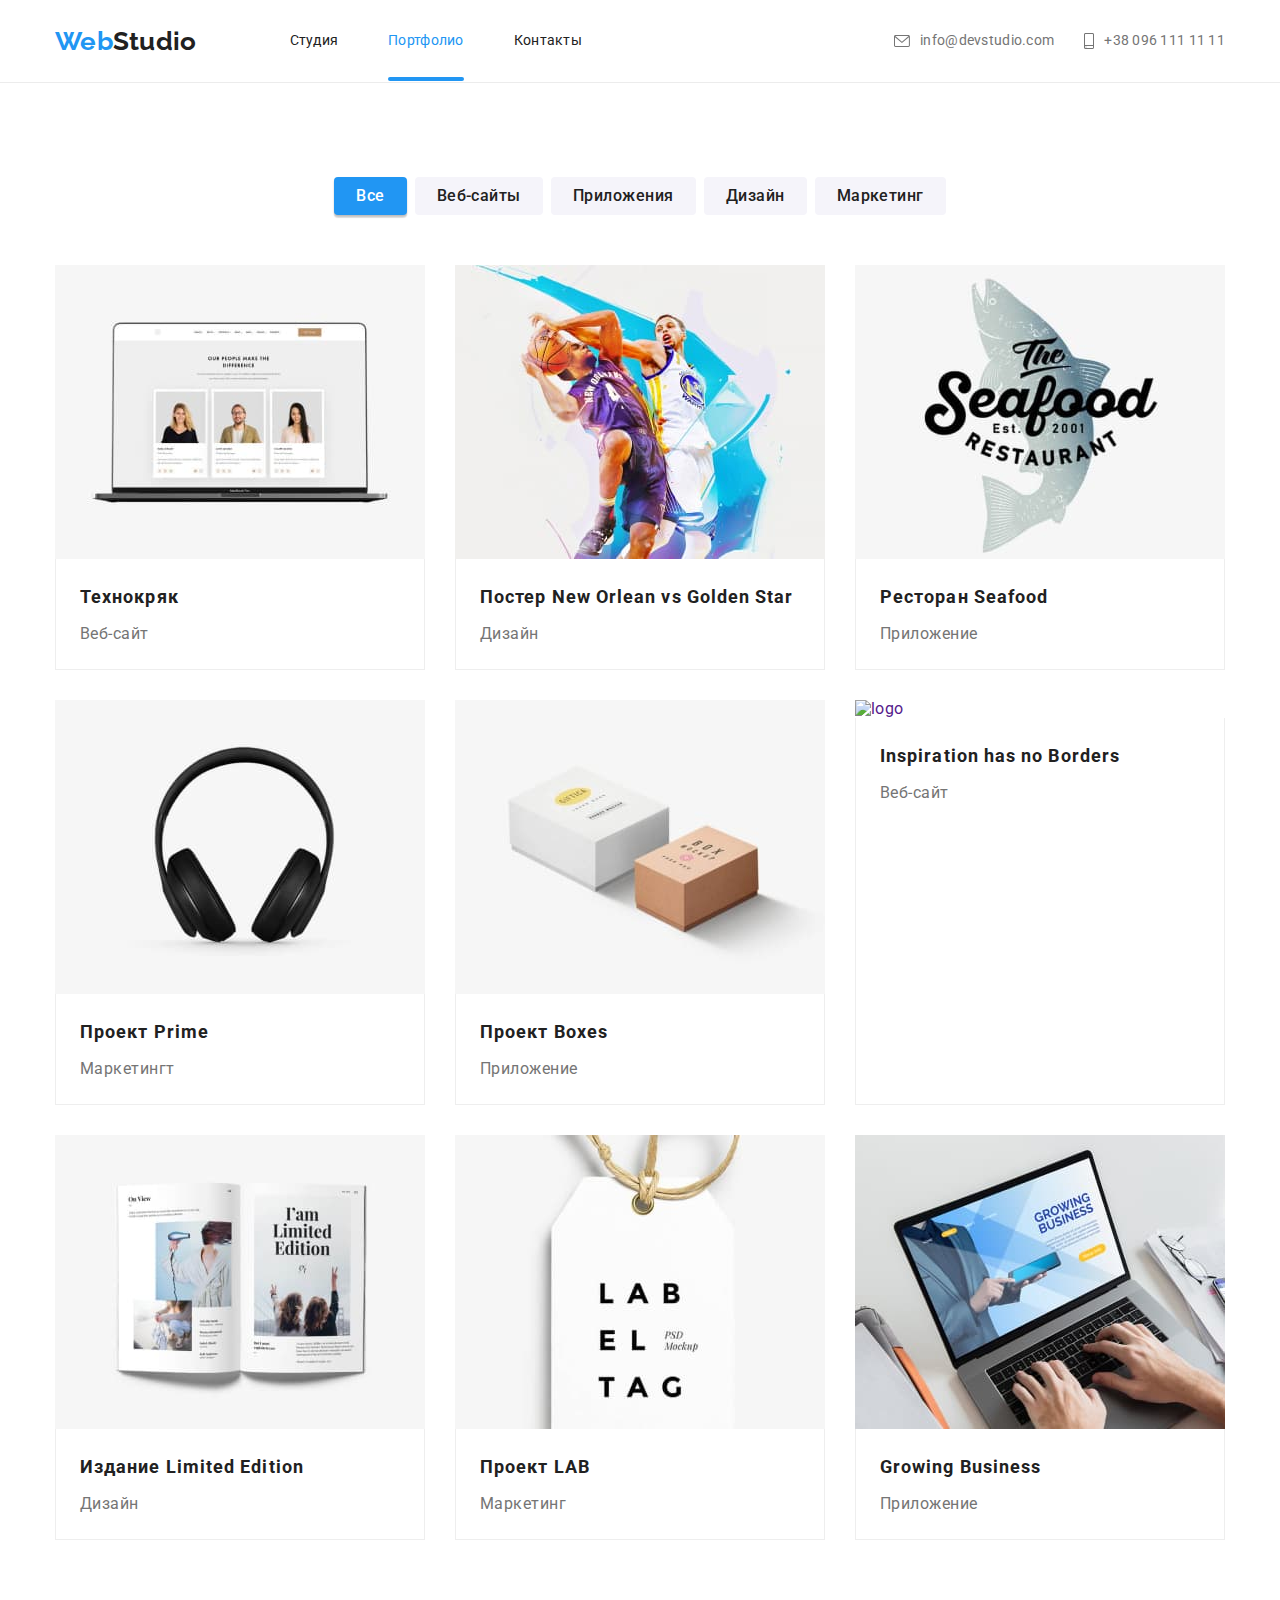
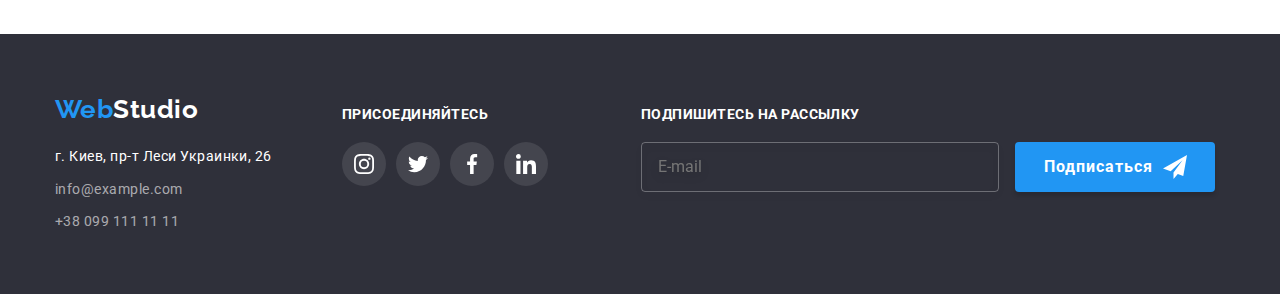
==== portfolio.html @ ed0cd9f8 "add 8 hw" ====
<!DOCTYPE html>
<html lang="ru">
  <head>
    <meta charset="UTF-8" />
    <meta http-equiv="X-UA-Compatible" content="IE=edge" />
    <meta name="viewport" content="width=device-width, initial-scale=1.0" />
    <link rel="preconnect" href="https://fonts.googleapis.com" />
    <link rel="preconnect" href="https://fonts.gstatic.com" crossorigin />
    <link
      href="https://fonts.googleapis.com/css2?family=Raleway:wght@700&family=Roboto:wght@400;500;700;900&display=swap"
      rel="stylesheet"
    />
    <link rel="stylesheet" href="./css/main.min.css" />
    <title>portfolio</title>
  </head>

  <body>
    <div class="wraper">
      <header class="header">
        <div class="header__container container">
          <a class="header__logo logo" href="#" lang="en">Web<span>Studio</span></a>
          <button
            type="button"
            class="header__button"
            aria-expanded="false"
            aria-controls="menu-container"
            data-menu-button
          >
            <svg
              class="header__icon-menu"
              width="40"
              height="40"
              aria-label="Переключатель мобильного меню"
            >
              <use
                class="header__icon-burger"
                href="./img/svg/symbol-defs.svg#icon-menu-burger"
              ></use>
              <use
                class="header__icon-close"
                href="./img/svg/symbol-defs.svg#icon-menu-closed"
              ></use>
            </svg>
          </button>
          <div class="header__menu-container" id="menu-container" data-menu>
            <nav class="header__navigation">
              <ul class="header__list">
                <li class="header__item">
                  <a class="header__link" href="./index.html">Студия</a>
                </li>
                <li class="header__item">
                  <a class="header__link header__link--current" href="./portfolio.html"
                    >Портфолио</a
                  >
                </li>
                <li class="header__item">
                  <a class="header__link" href="">Контакты</a>
                </li>
              </ul>
            </nav>
            <ul class="header__contacts">
              <li class="header__contact-item">
                <a class="header__contact-link" href="mailto:info@devstudio.com">
                  <div class="header__contact-box">
                    <svg class="header__contact-icon" width="16" height="12">
                      <use href="./img/svg/symbol-defs.svg#icon-envelope"></use>
                    </svg>
                  </div>
                  <p class="header__contact-text">info@devstudio.com</p>
                </a>
              </li>
              <li class="header__contact-item">
                <a
                  class="header__contact-link header__contact-link--accent"
                  href="tel:+380961111111"
                >
                  <div class="header__contact-box">
                    <svg class="header__contact-icon" width="10" height="16">
                      <use href="./img/svg/symbol-defs.svg#icon-smartphone"></use>
                    </svg>
                  </div>
                  <p class="header__contact-text">+38 096 111 11 11</p>
                </a>
              </li>
            </ul>
            <ul class="header__social">
              <li class="header__social-item">
                <a href="" target="_blank" class="header__social-link">Instagram</a>
              </li>
              <li class="header__social-item">
                <a href="" target="_blank" class="header__social-link">Twitter</a>
              </li>
              <li class="header__social-item">
                <a href="" target="_blank" class="header__social-link">Facebook</a>
              </li>
              <li class="header__social-item">
                <a href="" target="_blank" class="header__social-link">LinkedIn</a>
              </li>
            </ul>
          </div>
        </div>
      </header>

      <main class="main">
        <section class="main__portfolio portfolio">
          <div class="container">
            <h1 class="portfolio__title main-title visually-hidden">Портфолио</h1>
            <nav class="portfolio__menu">
              <ul class="portfolio__list">
                <li class="portfolio__item">
                  <button type="button" class="buttons buttons--active">Все</button>
                </li>
                <li class="portfolio__item">
                  <button type="button" class="buttons">Веб-сайты</button>
                </li>
                <li class="portfolio__item">
                  <button type="button" class="buttons">Приложения</button>
                </li>
                <li class="portfolio__item">
                  <button type="button" class="buttons">Дизайн</button>
                </li>
                <li class="portfolio__item">
                  <button type="button" class="buttons">Маркетинг</button>
                </li>
              </ul>
            </nav>
            <ul class="portfolio__row">
              <li class="portfolio__element">
                <a href="" class="portfolio__card">
                  <div class="portfolio__img">
                    <img
                      srcset="./img/portfolio/img1-1x.jpg 1x, ./img/portfolio/img1-2x.jpg 2x"
                      src="./img/portfolio/img1-1x.jpg"
                      alt="logo"
                      width="370"
                    />
                    <div class="portfolio__info">
                      <p>
                        Lorem ipsum dolor sit amet consectetur adipisicing elit. Inventore
                        perferendis ducimus pariatur dolorem veniam debitis sint optio, id
                        reiciendis ex corrupti eos temporibus natus, aliquam, officiis esse
                        architecto unde amet. Ресурс предлагает комплексные предложения с разным
                        уровнем функционала и сервисов. Все это позволит посетителю получить
                        исчерпывающие сведения о компании или частном лице.
                      </p>
                    </div>
                  </div>
                  <div class="portfolio__text">
                    <h2 class="portfolio__card-title">Технокряк</h2>
                    <p class="portfolio__card-subtitle">Веб-сайт</p>
                  </div>
                </a>
              </li>
              <li class="portfolio__element">
                <a href="" class="portfolio__card">
                  <div class="portfolio__img">
                    <img
                      srcset="./img/portfolio/img2-1x.jpg 1x, ./img/portfolio/img2-2x.jpg 2x"
                      src="./img/portfolio/img2-1x.jpg"
                      alt="logo"
                      width="370"
                    />
                    <div class="portfolio__info">
                      <p>
                        Ресурс предлагает комплексные предложения с разным уровнем функционала и
                        сервисов. Все это позволит посетителю получить исчерпывающие сведения о
                        компании или частном лице.
                      </p>
                    </div>
                  </div>
                  <div class="portfolio__text">
                    <h2 class="portfolio__card-title">Постер New Orlean vs Golden Star</h2>
                    <p class="portfolio__card-subtitle">Дизайн</p>
                  </div>
                </a>
              </li>
              <li class="portfolio__element">
                <a href="" class="portfolio__card">
                  <div class="portfolio__img">
                    <img srcset="./img/portfolio/img3-1x.jpg 1x, ./img/portfolio/img3-2x.jpg 2x"
                      src="./img/portfolio/img3-1x.jpg" alt="logo" width="370" />
                    <div class="portfolio__info">
                      <p>
                        Ресурс предлагает комплексные предложения с разным уровнем функционала и
                        сервисов. Все это позволит посетителю получить исчерпывающие сведения о
                        компании или частном лице.
                      </p>
                    </div>
                  </div>
                  <div class="portfolio__text">
                    <h2 class="portfolio__card-title">Ресторан Seafood</h2>
                    <p class="portfolio__card-subtitle">Приложение</p>
                  </div>
                </a>
              </li>
              <li class="portfolio__element">
                <a href="" class="portfolio__card">
                  <div class="portfolio__img">
                    <img srcset="./img/portfolio/img4-1x.jpg 1x, ./img/portfolio/img4-2x.jpg 2x"
                      src="./img/portfolio/img4-1x.jpg" alt="logo" width="370" />
                    <div class="portfolio__info">
                      <p>
                        Ресурс предлагает комплексные предложения с разным уровнем функционала и
                        сервисов. Все это позволит посетителю получить исчерпывающие сведения о
                        компании или частном лице.
                      </p>
                    </div>
                  </div>
                  <div class="portfolio__text">
                    <h2 class="portfolio__card-title">Проект Prime</h2>
                    <p class="portfolio__card-subtitle">Маркетингт</p>
                  </div>
                </a>
              </li>
              <li class="portfolio__element">
                <a href="" class="portfolio__card">
                  <div class="portfolio__img">
                    <img srcset="./img/portfolio/img5-1x.jpg 1x, ./img/portfolio/img5-2x.jpg 2x"
                      src="./img/portfolio/img5-1x.jpg" alt="logo" width="370" />
                    <div class="portfolio__info">
                      <p>
                        Ресурс предлагает комплексные предложения с разным уровнем функционала и
                        сервисов. Все это позволит посетителю получить исчерпывающие сведения о
                        компании или частном лице.
                      </p>
                    </div>
                  </div>
                  <div class="portfolio__text">
                    <h2 class="portfolio__card-title">Проект Boxes</h2>
                    <p class="portfolio__card-subtitle">Приложение</p>
                  </div>
                </a>
              </li>
              <li class="portfolio__element">
                <a href="" class="portfolio__card">
                  <div class="portfolio__img">
                    <img srcset="./img/portfolio/img6-1x.jpg 1x, ./img/portfolio/img6-2x.jpg 2x"
                      src="./img/portfolio/img6-1x.jpg" alt="logo" width="370" />
                    <div class="portfolio__info">
                      <p>
                        Ресурс предлагает комплексные предложения с разным уровнем функционала и
                        сервисов. Все это позволит посетителю получить исчерпывающие сведения о
                        компании или частном лице.
                      </p>
                    </div>
                  </div>
                  <div class="portfolio__text">
                    <h2 class="portfolio__card-title">Inspiration has no Borders</h2>
                    <p class="portfolio__card-subtitle">Веб-сайт</p>
                  </div>
                </a>
              </li>
              <li class="portfolio__element">
                <a href="" class="portfolio__card">
                  <div class="portfolio__img">
                    <img srcset="./img/portfolio/img7-1x.jpg 1x, ./img/portfolio/img7-2x.jpg 2x"
                      src="./img/portfolio/img7-1x.jpg" alt="logo" width="370" />
                    <div class="portfolio__info">
                      <p>
                        Ресурс предлагает комплексные предложения с разным уровнем функционала и
                        сервисов. Все это позволит посетителю получить исчерпывающие сведения о
                        компании или частном лице.
                      </p>
                    </div>
                  </div>
                  <div class="portfolio__text">
                    <h2 class="portfolio__card-title">Издание Limited Edition</h2>
                    <p class="portfolio__card-subtitle">Дизайн</p>
                  </div>
                </a>
              </li>
              <li class="portfolio__element">
                <a href="" class="portfolio__card">
                  <div class="portfolio__img">
                    <img srcset="./img/portfolio/img8-1x.jpg 1x, ./img/portfolio/img8-2x.jpg 2x"
                      src="./img/portfolio/img8-1x.jpg" alt="logo" width="370" />
                    <div class="portfolio__info">
                      <p>
                        Ресурс предлагает комплексные предложения с разным уровнем функционала и
                        сервисов. Все это позволит посетителю получить исчерпывающие сведения о
                        компании или частном лице.
                      </p>
                    </div>
                  </div>
                  <div class="portfolio__text">
                    <h2 class="portfolio__card-title">Проект LAB</h2>
                    <p class="portfolio__card-subtitle">Маркетинг</p>
                  </div>
                </a>
              </li>
              <li class="portfolio__element">
                <a href="" class="portfolio__card">
                  <div class="portfolio__img">
                    <img srcset="./img/portfolio/img9-1x.jpg 1x, ./img/portfolio/img9-2x.jpg 2x"
                      src="./img/portfolio/img9-1x.jpg" alt="logo" width="370" />
                    <div class="portfolio__info">
                      <p>
                        Ресурс предлагает комплексные предложения с разным уровнем функционала и
                        сервисов. Все это позволит посетителю получить исчерпывающие сведения о
                        компании или частном лице.
                      </p>
                    </div>
                  </div>
                  <div class="portfolio__text">
                    <h2 class="portfolio__card-title">Growing Business</h2>
                    <p class="portfolio__card-subtitle">Приложение</p>
                  </div>
                </a>
              </li>
            </ul>
          </div>
        </section>
      </main>

      <footer class="footer">
        <div class="footer__container container">
          <div class="footer__contacts">
            <a class="footer__logo logo logo--wht" href="" lang="en">Web<span>Studio</span></a>
            <address class="footer__address">
              <ul class="footer__list">
                <li class="footer__link">
                  <a
                    href="https://goo.gl/maps/9fmKYEebHjoqxfCN7"
                    target="_blank"
                    rel="noopener noreferrer"
                    >г. Киев, пр-т Леси Украинки, 26</a
                  >
                </li>
                <li class="footer__link">
                  <a href="mailto:info@example.com">info@example.com</a>
                </li>
                <li class="footer__link">
                  <a href="tel:+380991111111">+38 099 111 11 11</a>
                </li>
              </ul>
            </address>
          </div>
          <div class="footer__social">
            <h3 class="footer__social-title title-h3">присоединяйтесь</h3>
            <ul class="footer__social-list social">
              <li class="social__item">
                <a href="" class="social__link social__link--dark">
                  <svg class="social__icon" width="20" height="20">
                    <use href="./img/svg/symbol-defs.svg#icon-instagram"></use>
                  </svg>
                </a>
              </li>
              <li class="social__item">
                <a href="" class="social__link social__link--dark">
                  <svg class="social__icon" width="20" height="20">
                    <use href="./img/svg/symbol-defs.svg#icon-twitter"></use>
                  </svg>
                </a>
              </li>
              <li class="social__item">
                <a href="" class="social__link social__link--dark">
                  <svg class="social__icon" width="20" height="20">
                    <use href="./img/svg/symbol-defs.svg#icon-facebook"></use>
                  </svg>
                </a>
              </li>
              <li class="social__item">
                <a href="" class="social__link social__link--dark">
                  <svg class="social__icon" width="20" height="20">
                    <use href="./img/svg/symbol-defs.svg#icon-linkedin"></use>
                  </svg>
                </a>
              </li>
            </ul>
          </div>
          <form class="footer__form form-footer">
            <h3 class="form-footer__title title-h3">Подпишитесь на рассылку</h3>
            <label class="form-footer__field">
              <input
                type="email"
                class="form-footer__input"
                name="email"
                placeholder="E-mail"
                required
              />
            </label>
            <button class="form-footer__buttom main-button" type="submit">
              <span class="form-footer__label">Подписаться</span>
              <!-- <svg class="form-footer__icon" width="24" height="24" >
							<use href="./img/svg/symbol-defs.svg#icon-send"></use>
						</svg> -->
            </button>
          </form>
        </div>
      </footer>
    </div>
    <script src="./js/menu.js"></script>
  </body>
</html>
---- css/main.min.css ----
/*! modern-normalize v1.1.0 | MIT License | https://github.com/sindresorhus/modern-normalize */*,::before,::after{-webkit-box-sizing:border-box;box-sizing:border-box}html{-moz-tab-size:4;-o-tab-size:4;tab-size:4}html{line-height:1.15;-webkit-text-size-adjust:100%}body{margin:0}body{font-family:system-ui,-apple-system,"Segoe UI",Roboto,Helvetica,Arial,sans-serif,"Apple Color Emoji","Segoe UI Emoji"}hr{height:0;color:inherit}abbr[title]{-webkit-text-decoration:underline dotted;text-decoration:underline dotted}b,strong{font-weight:bolder}code,kbd,samp,pre{font-family:ui-monospace, SFMono-Regular, Consolas, 'Liberation Mono', Menlo, monospace;font-size:1em}small{font-size:80%}sub,sup{font-size:75%;line-height:0;position:relative;vertical-align:baseline}sub{bottom:-0.25em}sup{top:-0.5em}table{text-indent:0;border-color:inherit}button,input,optgroup,select,textarea{font-family:inherit;font-size:100%;line-height:1.15;margin:0}button,select{text-transform:none}button,[type='button'],[type='reset'],[type='submit']{-webkit-appearance:button}::-moz-focus-inner{border-style:none;padding:0}:-moz-focusring{outline:1px dotted ButtonText}:-moz-ui-invalid{box-shadow:none}legend{padding:0}progress{vertical-align:baseline}::-webkit-inner-spin-button,::-webkit-outer-spin-button{height:auto}[type='search']{-webkit-appearance:textfield;outline-offset:-2px}::-webkit-search-decoration{-webkit-appearance:none}::-webkit-file-upload-button{-webkit-appearance:button;font:inherit}summary{display:list-item}*{padding:0;margin:0;border:0}*,*:before,*:after{-webkit-box-sizing:border-box;box-sizing:border-box}nav,footer,header,aside{display:block}html,body{height:100%;width:100%;font-size:100%;-ms-text-size-adjust:100%;-moz-text-size-adjust:100%;-webkit-text-size-adjust:100%}input,button,textarea{font-family:inherit}textarea{resize:none;overflow:hidden}input::-ms-clear{display:none}button{cursor:pointer;padding:0;border:0}button::-moz-focus-inner{padding:0;border:0}a,a:visited,a:hover{text-decoration:none;font-style:normal}ul li,ol li{list-style:none;padding:0}img{vertical-align:top;display:block;max-width:100%;height:auto}svg{display:block}h1,h2,h3,h4,h5,h6{font-size:inherit;font-weight:inherit}html,body{min-width:320px}body{font-family:"Roboto",sans-serif;color:#212121;font-size:16px;letter-spacing:0.03em}.wraper{width:100%;min-height:100%;overflow:hidden;display:-webkit-box;display:-ms-flexbox;display:flex;-webkit-box-orient:vertical;-webkit-box-direction:normal;-ms-flex-direction:column;flex-direction:column}.main{-webkit-box-flex:1;-ms-flex:1 1 auto;flex:1 1 auto}[class*="main__"]{padding:60px 0}@media screen and (min-width: 1200px){[class*="main__"]{padding:94px 0}}.visually-hidden{position:absolute;width:1px;height:1px;margin:-1px;border:0;padding:0;white-space:nowrap;-webkit-clip-path:inset(100%);clip-path:inset(100%);clip:rect(0 0 0 0);overflow:hidden}.container{padding:0 15px;margin:0 auto}@media screen and (min-width: 480px){.container{width:480px}}@media screen and (min-width: 768px){.container{width:768px}}@media screen and (min-width: 1200px){.container{width:1200px}}.logo{display:block;font-family:"Raleway",sans-serif;font-weight:700;font-size:24px;line-height:1.17;color:#2196F3}.logo span{color:#212121}.logo--wht span{color:#fff}@media screen and (min-width: 1200px){.logo{font-size:26px;line-height:1.19}}.main-title{display:block;text-align:center;max-width:360px;font-weight:900;font-size:26px;line-height:1.62;letter-spacing:0.06em;text-transform:uppercase;color:#fff;margin:0 auto}@media screen and (min-width: 1200px){.main-title{max-width:700px;font-size:44px;line-height:1.36}}.title{display:block;text-align:center;margin-bottom:50px;font-size:36px;line-height:1.17;font-weight:700;color:#212121}.title-h3{display:block;font-weight:700;font-size:14px;line-height:1.15;text-align:center;text-transform:uppercase;color:#212121}.main-button{display:-webkit-inline-box;display:-ms-inline-flexbox;display:inline-flex;-webkit-box-pack:center;-ms-flex-pack:center;justify-content:center;-webkit-box-align:center;-ms-flex-align:center;align-items:center;min-width:200px;height:50px;padding:10px;background-color:#2196F3;border-radius:4px;-webkit-box-shadow:0px 4px 4px rgba(0,0,0,0.15);box-shadow:0px 4px 4px rgba(0,0,0,0.15);font-size:16px;font-weight:700;line-height:1.86;letter-spacing:0.06em;color:#fff;-webkit-transition-property:background-color;transition-property:background-color;-webkit-transition-duration:250ms;transition-duration:250ms;-webkit-transition-timing-function:cubic-bezier(0.4, 0, 0.2, 1);transition-timing-function:cubic-bezier(0.4, 0, 0.2, 1);-webkit-transition-delay:0ms;transition-delay:0ms}.main-button:hover,.main-button:focus{background-color:#188CE8}.buttons{display:inline-block;text-align:center;padding:6px 22px;height:38px;font-weight:500;line-height:1.63;letter-spacing:0.03em;color:#212121;background-color:#F5F4FA;border-radius:4px;-webkit-transition-property:all;transition-property:all;-webkit-transition-duration:250ms;transition-duration:250ms;-webkit-transition-timing-function:cubic-bezier(0.4, 0, 0.2, 1);transition-timing-function:cubic-bezier(0.4, 0, 0.2, 1);-webkit-transition-delay:0ms;transition-delay:0ms}.buttons:hover,.buttons:focus{color:#fff;background-color:#2196F3;-webkit-box-shadow:0px 3px 1px rgba(0,0,0,0.1),0px 1px 2px rgba(0,0,0,0.08),0px 2px 2px rgba(0,0,0,0.12);box-shadow:0px 3px 1px rgba(0,0,0,0.1),0px 1px 2px rgba(0,0,0,0.08),0px 2px 2px rgba(0,0,0,0.12)}.buttons--active{color:#fff;background-color:#2196F3;-webkit-box-shadow:0px 3px 1px rgba(0,0,0,0.1),0px 1px 2px rgba(0,0,0,0.08),0px 2px 2px rgba(0,0,0,0.12);box-shadow:0px 3px 1px rgba(0,0,0,0.1),0px 1px 2px rgba(0,0,0,0.08),0px 2px 2px rgba(0,0,0,0.12)}.social{display:-webkit-box;display:-ms-flexbox;display:flex;-webkit-box-pack:center;-ms-flex-pack:center;justify-content:center}.social__item:not(:last-child){margin-right:10px}.social__link{display:-webkit-box;display:-ms-flexbox;display:flex;-webkit-box-pack:center;-ms-flex-pack:center;justify-content:center;-webkit-box-align:center;-ms-flex-align:center;align-items:center;width:44px;height:44px;border-radius:50%;color:#AFB1B8;-webkit-transition-property:color;transition-property:color;-webkit-transition-duration:250ms;transition-duration:250ms;-webkit-transition-timing-function:cubic-bezier(0.4, 0, 0.2, 1);transition-timing-function:cubic-bezier(0.4, 0, 0.2, 1);-webkit-transition-delay:0ms;transition-delay:0ms;-webkit-transition-property:background-color;transition-property:background-color;transition-duration:250ms;transition-timing-function:cubic-bezier(0.4, 0, 0.2, 1);transition-delay:0ms}.social__link--dark{color:#fff;background-color:rgba(255,255,255,0.1)}.social__link:hover,.social__link:focus{background-color:#2196F3;color:#fff}.social__icon{fill:currentColor}.form{padding:40px}.form__title{margin-bottom:30px;font-size:20px;text-transform:none}.form__field{position:relative;display:block;margin-bottom:28px}.form__field:focus-within>.form__icon{color:#2196F3}.form__field:focus-within>.form__input{border:1px solid #2196F3}.form__input{width:100%;padding:12px;padding-left:42px;border:1px solid rgba(33,33,33,0.2);border-radius:4px;outline:transparent;-webkit-transition-property:border;transition-property:border;-webkit-transition-duration:250ms;transition-duration:250ms;-webkit-transition-timing-function:cubic-bezier(0.4, 0, 0.2, 1);transition-timing-function:cubic-bezier(0.4, 0, 0.2, 1);-webkit-transition-delay:0ms;transition-delay:0ms}.form__lable{display:block;text-align:left;margin-bottom:4px;font-size:12px;line-height:1.17;letter-spacing:0.01em;color:#757575}.form__icon{position:absolute;bottom:14px;left:14px;fill:currentColor;-webkit-transition-property:color;transition-property:color;-webkit-transition-duration:250ms;transition-duration:250ms;-webkit-transition-timing-function:cubic-bezier(0.4, 0, 0.2, 1);transition-timing-function:cubic-bezier(0.4, 0, 0.2, 1);-webkit-transition-delay:0ms;transition-delay:0ms}.form__field-textarea{position:relative;display:block;margin-bottom:20px}.form__field-textarea:focus-within>.form__textarea{border:1px solid #2196F3}.form__textarea{width:100%;height:120px;padding:12px 16px;outline:transparent;border:1px solid rgba(33,33,33,0.2);border-radius:4px;-webkit-transition-property:border;transition-property:border;-webkit-transition-duration:250ms;transition-duration:250ms;-webkit-transition-timing-function:cubic-bezier(0.4, 0, 0.2, 1);transition-timing-function:cubic-bezier(0.4, 0, 0.2, 1);-webkit-transition-delay:0ms;transition-delay:0ms}.form__textarea::-webkit-input-placeholder{font-size:14px;line-height:1.14;letter-spacing:0.01em;color:rgba(117,117,117,0.5)}.form__textarea:-ms-input-placeholder{font-size:14px;line-height:1.14;letter-spacing:0.01em;color:rgba(117,117,117,0.5)}.form__textarea::-ms-input-placeholder{font-size:14px;line-height:1.14;letter-spacing:0.01em;color:rgba(117,117,117,0.5)}.form__textarea::placeholder{font-size:14px;line-height:1.14;letter-spacing:0.01em;color:rgba(117,117,117,0.5)}.form__field-checkbox{display:-webkit-box;display:-ms-flexbox;display:flex;-webkit-box-pack:center;-ms-flex-pack:center;justify-content:center;-webkit-box-align:center;-ms-flex-align:center;align-items:center;margin-bottom:30px;font-size:12px;line-height:1.17;letter-spacing:0.028em;color:#757575}@media screen and (min-width: 1200px){.form__field-checkbox{font-size:14px;line-height:1.71}}.form__input-checkbox{-webkit-appearance:none;-moz-appearance:none;appearance:none;position:absolute}.form__input-checkbox:focus+.form__icon-checkbox{background-image:url("../img/webstudio/hero/modal/unselected-focus.svg");background-repeat:no-repeat}.form__input-checkbox:checked+.form__icon-checkbox{background-image:url("../img/webstudio/hero/modal/check.svg");background-repeat:no-repeat}.form__icon-checkbox{display:inline-block;width:16px;height:15px;background-image:url("../img/webstudio/hero/modal/unselected.svg");background-repeat:no-repeat;background-size:contain}.form__lable-checkbox{text-align:left;margin-left:8px}.form__link-checkbox{color:#2196F3;text-decoration:underline}.form__link-checkbox:hover,.form__link-checkbox:focus{text-decoration:none}.form-footer__title{margin-bottom:20px;color:#fff}@media screen and (min-width: 1200px){.form-footer__title{text-align:left}}.form-footer__field:focus-within>.form-footer__input{border:1px solid #2196F3}.form-footer__input{margin-bottom:20px;padding:16px;width:100%;height:50px;background-color:inherit;color:#fff;border:1px solid rgba(255,255,255,0.3);outline:transparent;-webkit-filter:drop-shadow(0px 4px 4px rgba(0,0,0,0.15));filter:drop-shadow(0px 4px 4px rgba(0,0,0,0.15));border-radius:4px;-webkit-transition-property:border;transition-property:border;-webkit-transition-duration:250ms;transition-duration:250ms;-webkit-transition-timing-function:cubic-bezier(0.4, 0, 0.2, 1);transition-timing-function:cubic-bezier(0.4, 0, 0.2, 1);-webkit-transition-delay:0ms;transition-delay:0ms}@media screen and (min-width: 768px){.form-footer__input{width:450px}}@media screen and (min-width: 1200px){.form-footer__input{margin-right:12px;margin-bottom:0;width:358px}}.form-footer__label{display:-webkit-box;display:-ms-flexbox;display:flex;-webkit-box-align:center;-ms-flex-align:center;align-items:center}.form-footer__label::after{content:'';top:0;left:0;width:24px;height:24px;background-image:url("../img/webstudio/hero/modal/send.svg");margin-left:10px}.header{position:relative;background-color:#fff;text-decoration:none;letter-spacing:0.02em;line-height:1.17;font-weight:500;border-bottom:1px solid #ECECEC}@media screen and (min-width: 768px){.header{font-size:14px;line-height:1.14;font-weight:400}}.header__container{display:-webkit-box;display:-ms-flexbox;display:flex;-webkit-box-pack:justify;-ms-flex-pack:justify;justify-content:space-between;-webkit-box-align:center;-ms-flex-align:center;align-items:center;min-height:60px}@media screen and (min-width: 768px){.header__container{min-height:80px;display:-webkit-box;display:-ms-flexbox;display:flex}}.header__button{position:relative;z-index:3;background-color:transparent;color:#212121}.header__button:hover,.header__button:focus{color:#2196F3}.header__button.is-open .header__icon-close{display:block}.header__button.is-open .header__icon-burger{display:none}@media screen and (min-width: 768px){.header__button{display:none}}.header__icon-menu{display:block;fill:currentColor}.header__icon-close{display:none}.header__menu-container{background-color:#fff}@media screen and (max-width: 767px){.header__menu-container{opacity:0;pointer-events:none;display:-webkit-box;display:-ms-flexbox;display:flex;position:absolute;top:0;left:0;width:100%;min-height:100vh;-webkit-box-orient:vertical;-webkit-box-direction:normal;-ms-flex-direction:column;flex-direction:column;z-index:2;padding:48px 40px;-webkit-box-shadow:0px 4px 8px rgba(0,0,0,0.04),0px 2px 4px rgba(0,0,0,0.08),0px 1px 3px rgba(0,0,0,0.16);box-shadow:0px 4px 8px rgba(0,0,0,0.04),0px 2px 4px rgba(0,0,0,0.08),0px 1px 3px rgba(0,0,0,0.16);-webkit-transition-property:opacity;transition-property:opacity;-webkit-transition-duration:250ms;transition-duration:250ms;-webkit-transition-timing-function:cubic-bezier(0.4, 0, 0.2, 1);transition-timing-function:cubic-bezier(0.4, 0, 0.2, 1);-webkit-transition-delay:0ms;transition-delay:0ms}.header__menu-container.is-open{opacity:1;pointer-events:auto}}@media screen and (max-width: 767px) and (max-width: 455px){.header__menu-container{padding:48px 15px}}@media screen and (min-width: 768px){.header__menu-container{display:-webkit-box;display:-ms-flexbox;display:flex;-webkit-box-pack:justify;-ms-flex-pack:justify;justify-content:space-between;-webkit-box-align:center;-ms-flex-align:center;align-items:center;-webkit-box-flex:1;-ms-flex-positive:1;flex-grow:1;margin-left:88px}}@media screen and (min-width: 1200px){.header__menu-container{margin-left:93px}}.header__navigation{-webkit-box-flex:1;-ms-flex-positive:1;flex-grow:1}@media screen and (max-width: 767px){.header__navigation{font-size:40px;margin-bottom:100px}}@media screen and (min-width: 768px){.header__navigation{display:-webkit-box;display:-ms-flexbox;display:flex;-webkit-box-align:center;-ms-flex-align:center;align-items:center}}@media screen and (min-width: 768px){.header__list{display:-webkit-box;display:-ms-flexbox;display:flex}}@media screen and (max-width: 767px){.header__item:not(:last-child){margin-bottom:32px}}@media screen and (min-width: 768px){.header__item:not(:last-child){margin-right:50px}}.header__link{color:#212121;-webkit-transition-property:color;transition-property:color;-webkit-transition-duration:250ms;transition-duration:250ms;-webkit-transition-timing-function:cubic-bezier(0.4, 0, 0.2, 1);transition-timing-function:cubic-bezier(0.4, 0, 0.2, 1);-webkit-transition-delay:0ms;transition-delay:0ms}.header__link:hover,.header__link:focus{color:#2196F3}@media screen and (min-width: 768px){.header__link{padding:33px 0}}.header__link--current{position:relative;color:#2196F3}.header__link--current::after{content:"";display:block;position:absolute;bottom:0;left:0;width:100%;height:4px;background-color:#2196F3;border-radius:2px}@media screen and (max-width: 767px){.header__link--current::after{display:none}}.header__contacts{display:-webkit-box;display:-ms-flexbox;display:flex;-webkit-box-orient:vertical;-webkit-box-direction:reverse;-ms-flex-direction:column-reverse;flex-direction:column-reverse}@media screen and (max-width: 767px){.header__contacts{margin-bottom:64px}}@media screen and (min-width: 768px){.header__contacts{-webkit-box-orient:vertical;-webkit-box-direction:normal;-ms-flex-direction:column;flex-direction:column}}@media screen and (min-width: 1200px){.header__contacts{-webkit-box-orient:horizontal;-webkit-box-direction:normal;-ms-flex-direction:row;flex-direction:row}}@media screen and (max-width: 767px){.header__contact-item:last-child{margin-bottom:32px}}@media screen and (min-width: 768px){.header__contact-item:not(:last-child){margin-bottom:10px}}@media screen and (min-width: 1200px){.header__contact-item:not(:last-child){margin-bottom:0;margin-right:30px}}.header__contact-link{font-size:24px;color:#757575;-webkit-transition-property:color;transition-property:color;-webkit-transition-duration:250ms;transition-duration:250ms;-webkit-transition-timing-function:cubic-bezier(0.4, 0, 0.2, 1);transition-timing-function:cubic-bezier(0.4, 0, 0.2, 1);-webkit-transition-delay:0ms;transition-delay:0ms}.header__contact-link:hover,.header__contact-link:focus{color:#2196F3}@media screen and (max-width: 767px){.header__contact-link--accent{font-size:34px;color:#2196F3}}@media screen and (max-width: 455px){.header__contact-link--accent{font-size:24px}}@media screen and (min-width: 768px){.header__contact-link{display:-webkit-box;display:-ms-flexbox;display:flex;-webkit-box-align:center;-ms-flex-align:center;align-items:center;font-size:12px}}@media screen and (min-width: 1200px){.header__contact-link{font-size:14px;padding:33px 0}}@media screen and (min-width: 768px){.header__contact-box{margin-right:10px}}.header__contact-icon{display:none}@media screen and (min-width: 768px){.header__contact-icon{display:block;fill:currentColor}}.header__social{font-size:18px;line-height:1.22}@media screen and (max-width: 455px){.header__social{font-size:14px}}@media screen and (min-width: 768px){.header__social{display:none}}.header__social-item{display:inline-block}.header__social-item:not(:first-child){border-left:1px solid rgba(33,33,33,0.2);padding-left:10px}.header__social-item:not(:last-child){margin-right:10px}@media screen and (max-width: 455px){.header__social-item:not(:first-child){padding-left:6px}.header__social-item:not(:last-child){margin-right:6px}}.header__social-link{color:#2196F3}.header__social-link:hover,.header__social-link:focus{color:#188CE8}.hero{text-align:center;max-width:1600px;padding:200px 0;margin:0 auto;background-color:#2F303A;background-image:-webkit-gradient(linear, left top, right top, from(rgba(47,48,58,0.4)), to(rgba(47,48,58,0.4))),url("../img/webstudio/hero/hero-bg480-1x.jpg");background-image:linear-gradient(to right, rgba(47,48,58,0.4), rgba(47,48,58,0.4)),url("../img/webstudio/hero/hero-bg480-1x.jpg");background-repeat:no-repeat;background-size:cover;background-position:center}@media (min-device-pixel-ratio: 2), (-webkit-min-device-pixel-ratio: 2), (min-resolution: 192dpi), (min-resolution: 2dppx){.hero{background-image:-webkit-gradient(linear, left top, right top, from(rgba(47,48,58,0.4)), to(rgba(47,48,58,0.4))),url("../img/webstudio/hero/hero-bg480-2x.jpg");background-image:linear-gradient(to right, rgba(47,48,58,0.4), rgba(47,48,58,0.4)),url("../img/webstudio/hero/hero-bg480-2x.jpg")}}@media screen and (min-width: 480px){.hero{background-image:-webkit-gradient(linear, left top, right top, from(rgba(47,48,58,0.4)), to(rgba(47,48,58,0.4))),url("../img/webstudio/hero/hero-bg768-1x.jpg");background-image:linear-gradient(to right, rgba(47,48,58,0.4), rgba(47,48,58,0.4)),url("../img/webstudio/hero/hero-bg768-1x.jpg")}}@media screen and (min-width: 480px) and (min-device-pixel-ratio: 2), screen and (min-width: 480px) and (-webkit-min-device-pixel-ratio: 2), screen and (min-width: 480px) and (min-resolution: 192dpi), screen and (min-width: 480px) and (min-resolution: 2dppx){.hero{background-image:-webkit-gradient(linear, left top, right top, from(rgba(47,48,58,0.4)), to(rgba(47,48,58,0.4))),url("../img/webstudio/hero/hero-bg768-2x.jpg");background-image:linear-gradient(to right, rgba(47,48,58,0.4), rgba(47,48,58,0.4)),url("../img/webstudio/hero/hero-bg768-2x.jpg")}}@media screen and (min-width: 768px){.hero{background-image:-webkit-gradient(linear, left top, right top, from(rgba(47,48,58,0.4)), to(rgba(47,48,58,0.4))),url("../img/webstudio/hero/hero-bg1200-1x.jpg");background-image:linear-gradient(to right, rgba(47,48,58,0.4), rgba(47,48,58,0.4)),url("../img/webstudio/hero/hero-bg1200-1x.jpg")}}@media screen and (min-width: 768px) and (min-device-pixel-ratio: 2), screen and (min-width: 768px) and (-webkit-min-device-pixel-ratio: 2), screen and (min-width: 768px) and (min-resolution: 192dpi), screen and (min-width: 768px) and (min-resolution: 2dppx){.hero{background-image:-webkit-gradient(linear, left top, right top, from(rgba(47,48,58,0.4)), to(rgba(47,48,58,0.4))),url("../img/webstudio/hero/hero-bg1200-2x.jpg");background-image:linear-gradient(to right, rgba(47,48,58,0.4), rgba(47,48,58,0.4)),url("../img/webstudio/hero/hero-bg1200-2x.jpg")}}.hero__title{margin-bottom:30px}.hero__backdrop{position:fixed;top:0;left:0;width:100%;height:100%;background-color:rgba(0,0,0,0.2);z-index:20;opacity:1;padding:93px 15px;overflow-y:scroll;-webkit-transition-property:opacity;transition-property:opacity;-webkit-transition-duration:250ms;transition-duration:250ms;-webkit-transition-timing-function:cubic-bezier(0.4, 0, 0.2, 1);transition-timing-function:cubic-bezier(0.4, 0, 0.2, 1);-webkit-transition-delay:0ms;transition-delay:0ms}.hero__backdrop.is-hidden{opacity:0;pointer-events:none}.modal-hero{background-color:#fff;-webkit-box-shadow:0px 1px 3px rgba(0,0,0,0.12),0px 1px 1px rgba(0,0,0,0.14),0px 2px 1px rgba(0,0,0,0.2);box-shadow:0px 1px 3px rgba(0,0,0,0.12),0px 1px 1px rgba(0,0,0,0.14),0px 2px 1px rgba(0,0,0,0.2);border-radius:4px;-webkit-transform:scale(1);transform:scale(1);-webkit-transition-property:-webkit-transform;transition-property:-webkit-transform;transition-property:transform;transition-property:transform, -webkit-transform;-webkit-transition-duration:250ms;transition-duration:250ms;-webkit-transition-timing-function:cubic-bezier(0.4, 0, 0.2, 1);transition-timing-function:cubic-bezier(0.4, 0, 0.2, 1);-webkit-transition-delay:0ms;transition-delay:0ms}@media screen and (min-width: 480px){.modal-hero{position:absolute;top:50%;left:50%;width:452px;-webkit-transform:translate(-50%, -50%) scale(1);transform:translate(-50%, -50%) scale(1)}}@media screen and (min-width: 1200px){.modal-hero{width:528px}}.hero__backdrop.is-hidden .modal-hero{-webkit-transform:scale(0.8);transform:scale(0.8)}@media screen and (min-width: 480px){.hero__backdrop.is-hidden .modal-hero{-webkit-transform:translate(-50%, -50%) scale(0.8);transform:translate(-50%, -50%) scale(0.8)}}.modal-hero__close{display:-webkit-box;display:-ms-flexbox;display:flex;-webkit-box-pack:center;-ms-flex-pack:center;justify-content:center;-webkit-box-align:center;-ms-flex-align:center;align-items:center;position:absolute;width:30px;height:30px;right:8px;top:8px;border:1px solid rgba(0,0,0,0.1);border-radius:50%;color:#000000;background-color:#fff;-webkit-transition-property:color;transition-property:color;-webkit-transition-duration:250ms;transition-duration:250ms;-webkit-transition-timing-function:cubic-bezier(0.4, 0, 0.2, 1);transition-timing-function:cubic-bezier(0.4, 0, 0.2, 1);-webkit-transition-delay:0ms;transition-delay:0ms}.modal-hero__close:hover{color:#2196F3}.modal-hero__closed-icon{fill:currentColor}body.modal-open{overflow:hidden}.principles__list{font-size:14px}@media screen and (min-width: 768px){.principles__list{display:-webkit-box;display:-ms-flexbox;display:flex;-ms-flex-wrap:wrap;flex-wrap:wrap;margin:-15px}}@media screen and (min-width: 1200px){.principles__list{-ms-flex-wrap:nowrap;flex-wrap:nowrap}}@media screen and (max-width: 767px){.principles__item:not(:last-child){margin-bottom:30px}}@media screen and (min-width: 768px){.principles__item{width:calc((100% - 60px) / 2);margin:15px}}@media screen and (min-width: 1200px){.principles__item{width:calc((100% - 120px) / 4)}}.principles__block{display:-webkit-box;display:-ms-flexbox;display:flex;-webkit-box-pack:center;-ms-flex-pack:center;justify-content:center;-webkit-box-align:center;-ms-flex-align:center;align-items:center;height:120px;background-color:#F5F4FA;border-radius:4px;margin-bottom:30px}.principles__title{margin-bottom:10px;text-transform:uppercase}@media screen and (min-width: 768px){.principles__title{text-align:left}}.principles__subtitle{line-height:1.71;color:#757575}@media screen and (max-width: 1200px){.works{display:none}}.works__list{display:-webkit-box;display:-ms-flexbox;display:flex;-ms-flex-wrap:wrap;flex-wrap:wrap}.works__item{width:calc((100% - 60px) / 3)}.works__item:not(:last-child){margin-right:30px}.works__img{position:relative}.works__text{position:absolute;bottom:0;left:0;width:100%;min-height:70px;padding:27px;text-align:center;color:#fff;background-color:rgba(47,48,58,0.8)}.team{background-color:#F5F4FA}@media screen and (min-width: 768px){.team__list{display:-webkit-box;display:-ms-flexbox;display:flex;-ms-flex-wrap:wrap;flex-wrap:wrap;margin:-15px}}@media screen and (min-width: 1200px){.team__list{-ms-flex-wrap:nowrap;flex-wrap:nowrap;margin:0}}.team__item{text-align:center;background-color:#fff;-webkit-box-shadow:0px 1px 3px rgba(0,0,0,0.12),0px 1px 1px rgba(0,0,0,0.14),0px 2px 1px rgba(0,0,0,0.2);box-shadow:0px 1px 3px rgba(0,0,0,0.12),0px 1px 1px rgba(0,0,0,0.14),0px 2px 1px rgba(0,0,0,0.2);border-radius:0px 0px 4px 4px}@media screen and (max-width: 767px){.team__item:not(:last-child){margin-bottom:30px}}@media screen and (min-width: 768px){.team__item{width:calc((100% - 60px) / 2);margin:15px}}@media screen and (min-width: 1200px){.team__item{width:calc((100% - 90px) / 4);margin:0}.team__item:not(:last-child){margin-right:30px}}.team__card-img{width:100%}.team__card-text{padding:30px 32px;text-align:center;font-size:16px;line-height:1.19}.team__card-title{margin-bottom:10px;font-weight:500;color:#212121}.team__card-subtitle{margin-bottom:16px;color:#757575}.clients__list{display:-webkit-box;display:-ms-flexbox;display:flex;-ms-flex-wrap:wrap;flex-wrap:wrap;margin:-15px}@media screen and (min-width: 1200px){.clients__list{-ms-flex-wrap:nowrap;flex-wrap:nowrap}}.clients__item{margin:15px;-ms-flex-preferred-size:calc((100% - 60px) / 2);flex-basis:calc((100% - 60px) / 2)}@media screen and (min-width: 768px){.clients__item{-ms-flex-preferred-size:calc((100% - 90px) / 3);flex-basis:calc((100% - 90px) / 3)}}@media screen and (min-width: 1200px){.clients__item{-ms-flex-preferred-size:calc((100% - 180px) / 6);flex-basis:calc((100% - 180px) / 6)}}.clients__link{display:-webkit-box;display:-ms-flexbox;display:flex;-webkit-box-pack:center;-ms-flex-pack:center;justify-content:center;-webkit-box-align:center;-ms-flex-align:center;align-items:center;height:92px;border:1px solid #AFB1B8;border-radius:4px;color:#AFB1B8;-webkit-transition-property:color;transition-property:color;-webkit-transition-duration:250ms;transition-duration:250ms;-webkit-transition-timing-function:cubic-bezier(0.4, 0, 0.2, 1);transition-timing-function:cubic-bezier(0.4, 0, 0.2, 1);-webkit-transition-delay:0ms;transition-delay:0ms;-webkit-transition-property:border;transition-property:border;transition-duration:250ms;transition-timing-function:cubic-bezier(0.4, 0, 0.2, 1);transition-delay:0ms}.clients__link:hover,.clients__link:focus{color:#2196F3;border:1px solid #2196F3}.clients__icon{fill:currentColor}.footer{background-color:#2F303A;padding:60px 0}@media screen and (min-width: 768px){.footer__container{display:-webkit-box;display:-ms-flexbox;display:flex;-ms-flex-wrap:wrap;flex-wrap:wrap}}@media screen and (min-width: 1200px){.footer__container{-ms-flex-wrap:nowrap;flex-wrap:nowrap}}.footer__contacts{text-align:center}@media screen and (max-width: 767px){.footer__contacts{margin-bottom:60px}}@media screen and (min-width: 768px){.footer__contacts{margin-right:30px;-ms-flex-preferred-size:calc((100% - 30px) / 2);flex-basis:calc((100% - 30px) / 2)}}@media screen and (min-width: 1200px){.footer__contacts{margin-right:70px;text-align:left;-ms-flex-preferred-size:auto;flex-basis:auto}}.footer__logo{margin-bottom:20px}.footer__link{display:block;margin-bottom:9px}.footer__link a{font-size:14px;line-height:1.71;color:rgba(255,255,255,0.6);-webkit-transition-property:color;transition-property:color;-webkit-transition-duration:250ms;transition-duration:250ms;-webkit-transition-timing-function:cubic-bezier(0.4, 0, 0.2, 1);transition-timing-function:cubic-bezier(0.4, 0, 0.2, 1);-webkit-transition-delay:0ms;transition-delay:0ms}.footer__link:first-child a{color:#fff}.footer__link:last-child{margin-bottom:0}.footer__link a:hover,.footer__link a:focus{color:#2196F3}@media screen and (max-width: 767px){.footer__social{margin-bottom:60px}}@media screen and (min-width: 768px) and (max-width: 1199px){.footer__social{margin-top:5px;-ms-flex-preferred-size:calc((100% - 30px) / 2);flex-basis:calc((100% - 30px) / 2)}}@media screen and (min-width: 1200px){.footer__social{margin-top:12px;-ms-flex-preferred-size:auto;flex-basis:auto;margin-right:93px}}.footer__social-title{margin-bottom:20px;color:#fff}@media screen and (min-width: 1200px){.footer__social-title{text-align:left}}.footer__form{text-align:center}@media screen and (min-width: 768px) and (max-width: 1199px){.footer__form{width:480px;margin-right:auto;margin-left:auto;margin-top:60px}}@media screen and (min-width: 1200px){.footer__form{margin-top:12px;text-align:left}}.portfolio__title{color:#212121;margin-bottom:50px}.portfolio__menu{margin-bottom:50px}.portfolio__list{display:-webkit-box;display:-ms-flexbox;display:flex;-webkit-box-pack:left;-ms-flex-pack:left;justify-content:left;-webkit-box-align:center;-ms-flex-align:center;align-items:center;-ms-flex-wrap:wrap;flex-wrap:wrap;row-gap:15px}@media screen and (min-width: 768px){.portfolio__list{-webkit-box-pack:center;-ms-flex-pack:center;justify-content:center;-ms-flex-wrap:nowrap;flex-wrap:nowrap}}.portfolio__item:not(:last-child){margin-right:8px}.portfolio__row{display:-webkit-box;display:-ms-flexbox;display:flex;-ms-flex-wrap:wrap;flex-wrap:wrap}@media screen and (min-width: 768px){.portfolio__row{margin:-15px}}.portfolio__element{-ms-flex-preferred-size:100%;flex-basis:100%;background-color:#fff}@media screen and (max-width: 767px){.portfolio__element:not(:last-child){margin-bottom:30px}}@media screen and (min-width: 768px){.portfolio__element{margin:15px;-ms-flex-preferred-size:calc((100% - 60px) / 2);flex-basis:calc((100% - 60px) / 2)}}@media screen and (min-width: 1200px){.portfolio__element{-ms-flex-preferred-size:calc((100% - 90px) / 3);flex-basis:calc((100% - 90px) / 3)}}.portfolio__card{height:100%;display:-webkit-box;display:-ms-flexbox;display:flex;-webkit-box-orient:vertical;-webkit-box-direction:normal;-ms-flex-direction:column;flex-direction:column;-webkit-transition-property:-webkit-box-shadow;transition-property:-webkit-box-shadow;transition-property:box-shadow;transition-property:box-shadow, -webkit-box-shadow;-webkit-transition-duration:250ms;transition-duration:250ms;-webkit-transition-timing-function:cubic-bezier(0.4, 0, 0.2, 1);transition-timing-function:cubic-bezier(0.4, 0, 0.2, 1);-webkit-transition-delay:0ms;transition-delay:0ms}.portfolio__card:hover,.portfolio__card:focus{-webkit-box-shadow:0px 1px 1px rgba(0,0,0,0.12),0px 4px 4px rgba(0,0,0,0.06),1px 4px 6px rgba(0,0,0,0.16);box-shadow:0px 1px 1px rgba(0,0,0,0.12),0px 4px 4px rgba(0,0,0,0.06),1px 4px 6px rgba(0,0,0,0.16)}.portfolio__card:hover ::before,.portfolio__card:focus ::before{-webkit-transform:translate(0);transform:translate(0)}.portfolio__img{position:relative;overflow:hidden}.portfolio__img img{width:100%;height:100%;-o-object-fit:cover;object-fit:cover;-o-object-position:center;object-position:center}.portfolio__img::before{content:"";display:inline-block;position:absolute;top:0;left:0;width:100%;height:100%;background-color:#2196F3;opacity:0.9;-webkit-transform:translateY(100%);transform:translateY(100%);-webkit-transition-property:-webkit-transform;transition-property:-webkit-transform;transition-property:transform;transition-property:transform, -webkit-transform;-webkit-transition-duration:250ms;transition-duration:250ms;-webkit-transition-timing-function:cubic-bezier(0.4, 0, 0.2, 1);transition-timing-function:cubic-bezier(0.4, 0, 0.2, 1);-webkit-transition-delay:0ms;transition-delay:0ms}.portfolio__info{display:-webkit-box;display:-ms-flexbox;display:flex;-webkit-box-align:center;-ms-flex-align:center;align-items:center;position:absolute;top:0;left:0;width:100%;height:100%;padding:24px;font-size:18px;line-height:1.56;color:#fff;overflow:auto;-webkit-transform:translateY(100%);transform:translateY(100%);-webkit-transition-property:-webkit-transform;transition-property:-webkit-transform;transition-property:transform;transition-property:transform, -webkit-transform;-webkit-transition-duration:250ms;transition-duration:250ms;-webkit-transition-timing-function:cubic-bezier(0.4, 0, 0.2, 1);transition-timing-function:cubic-bezier(0.4, 0, 0.2, 1);-webkit-transition-delay:0ms;transition-delay:0ms}.portfolio__card:hover .portfolio__info,.portfolio__card:focus .portfolio__info{-webkit-transform:translate(0);transform:translate(0)}.portfolio__text{-webkit-box-flex:1;-ms-flex-positive:1;flex-grow:1;border:1px solid #EEEEEE;border-top:none;padding:20px 24px}.portfolio__card-title{margin-bottom:4px;font-size:18px;font-weight:700;line-height:2;letter-spacing:0.06em;color:#212121}.portfolio__card-subtitle{line-height:1.87;color:#757575}
/*# sourceMappingURL=main.min.css.map */
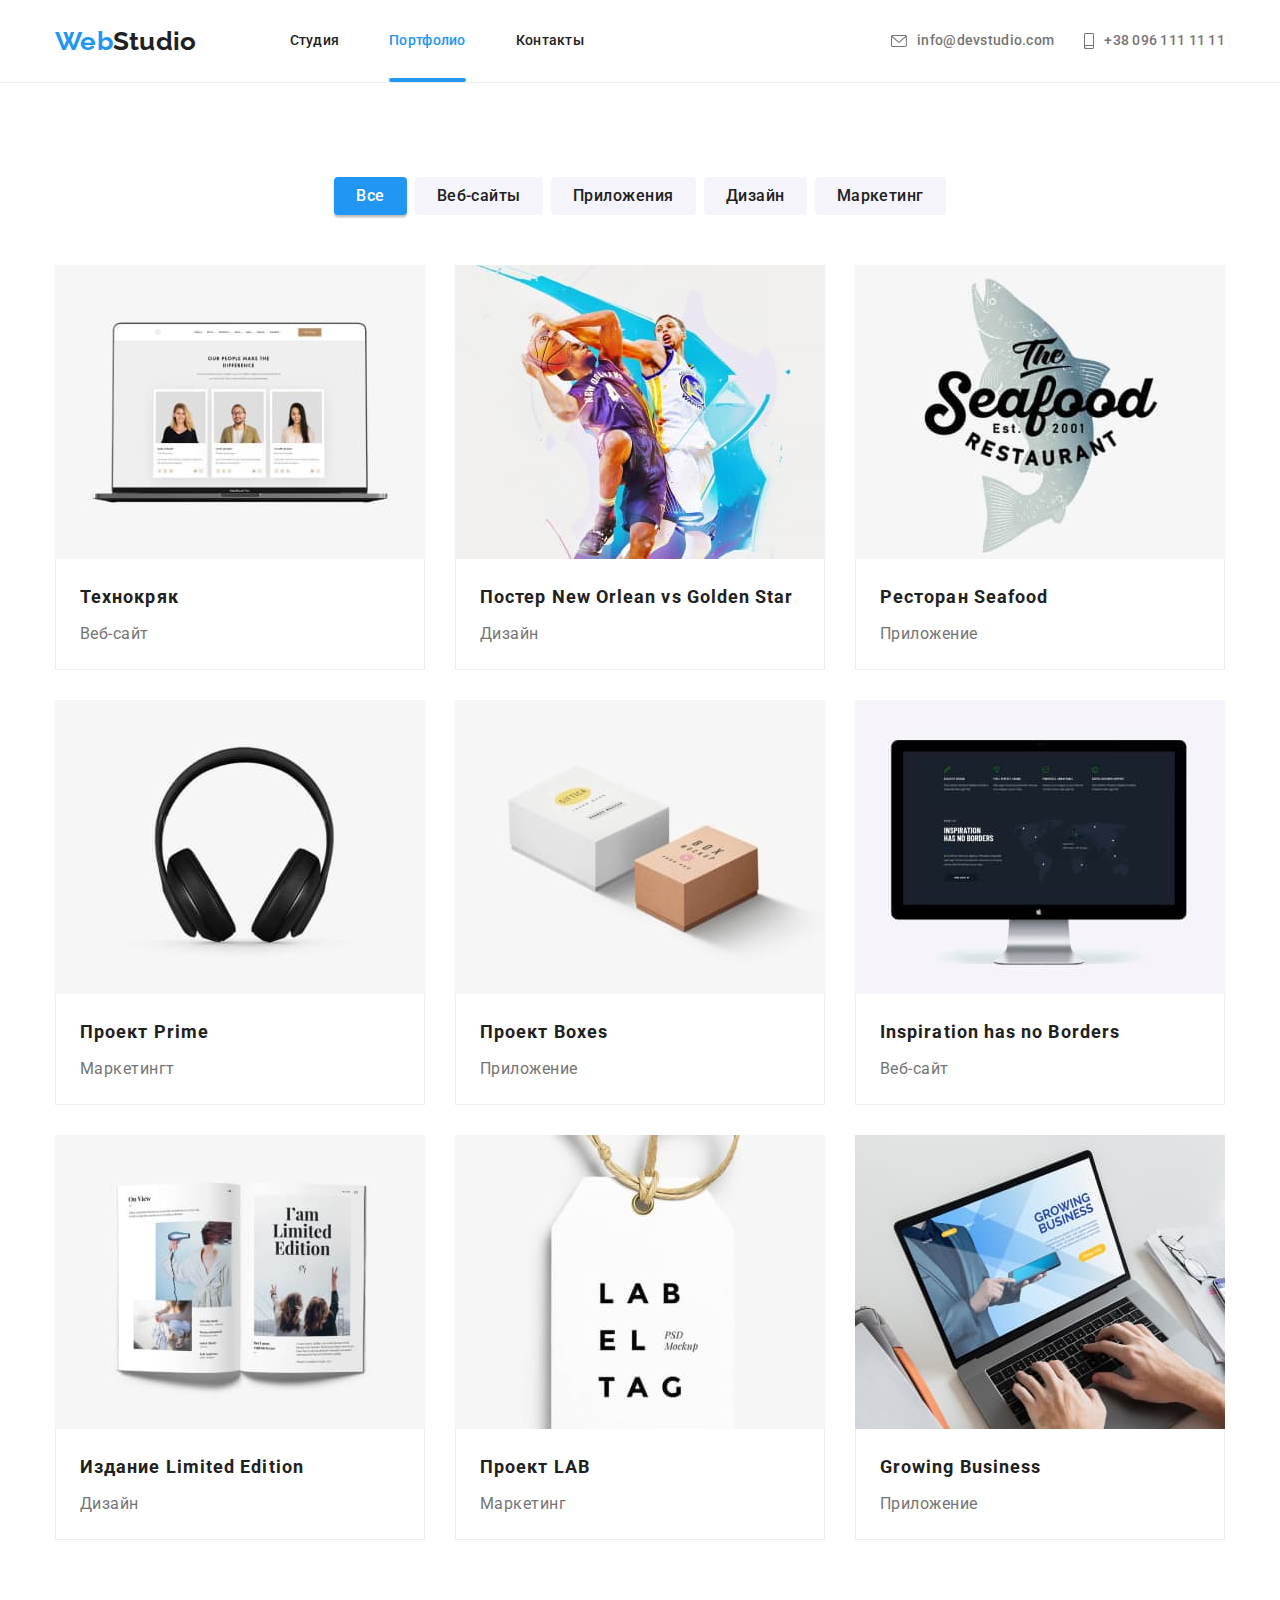
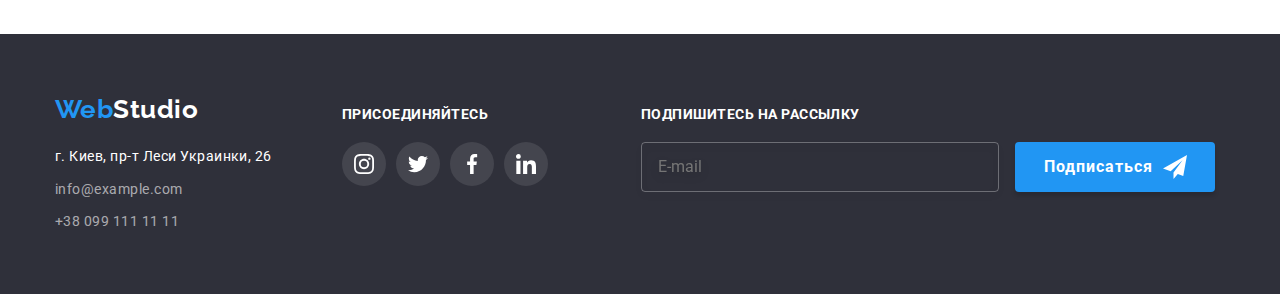
==== commit 3473edff: "fixed hw" ====
--- a/portfolio.html
+++ b/portfolio.html
@@ -136,10 +136,7 @@
                     />
                     <div class="portfolio__info">
                       <p>
-                        Lorem ipsum dolor sit amet consectetur adipisicing elit. Inventore
-                        perferendis ducimus pariatur dolorem veniam debitis sint optio, id
-                        reiciendis ex corrupti eos temporibus natus, aliquam, officiis esse
-                        architecto unde amet. Ресурс предлагает комплексные предложения с разным
+                       	Ресурс предлагает комплексные предложения с разным
                         уровнем функционала и сервисов. Все это позволит посетителю получить
                         исчерпывающие сведения о компании или частном лице.
                       </p>
--- a/css/main.min.css
+++ b/css/main.min.css
@@ -3,5 +3,5 @@
  Consolas,  'Liberation Mono',  Menlo,- monospace;font-size:1em}small{font-size:80%}sub,sup{font-size:75%;line-height:0;position:relative;vertical-align:baseline}sub{bottom:-0.25em}sup{top:-0.5em}table{text-indent:0;border-color:inherit}button,input,optgroup,select,textarea{font-family:inherit;font-size:100%;line-height:1.15;margin:0}button,select{text-transform:none}button,[type='button'],[type='reset'],[type='submit']{-webkit-appearance:button}::-moz-focus-inner{border-style:none;padding:0}:-moz-focusring{outline:1px dotted ButtonText}:-moz-ui-invalid{box-shadow:none}legend{padding:0}progress{vertical-align:baseline}::-webkit-inner-spin-button,::-webkit-outer-spin-button{height:auto}[type='search']{-webkit-appearance:textfield;outline-offset:-2px}::-webkit-search-decoration{-webkit-appearance:none}::-webkit-file-upload-button{-webkit-appearance:button;font:inherit}summary{display:list-item}*{padding:0;margin:0;border:0}*,*:before,*:after{-webkit-box-sizing:border-box;box-sizing:border-box}nav,footer,header,aside{display:block}html,body{height:100%;width:100%;font-size:100%;-ms-text-size-adjust:100%;-moz-text-size-adjust:100%;-webkit-text-size-adjust:100%}input,button,textarea{font-family:inherit}textarea{resize:none;overflow:hidden}input::-ms-clear{display:none}button{cursor:pointer;padding:0;border:0}button::-moz-focus-inner{padding:0;border:0}a,a:visited,a:hover{text-decoration:none;font-style:normal}ul li,ol li{list-style:none;padding:0}img{vertical-align:top;display:block;max-width:100%;height:auto}svg{display:block}h1,h2,h3,h4,h5,h6{font-size:inherit;font-weight:inherit}html,body{min-width:320px}body{font-family:"Roboto",sans-serif;color:#212121;font-size:16px;letter-spacing:0.03em}.wraper{width:100%;min-height:100%;overflow:hidden;display:-webkit-box;display:-ms-flexbox;display:flex;-webkit-box-orient:vertical;-webkit-box-direction:normal;-ms-flex-direction:column;flex-direction:column}.main{-webkit-box-flex:1;-ms-flex:1 1 auto;flex:1 1 auto}[class*="main__"]{padding:60px 0}@media screen and (min-width: 1200px){[class*="main__"]{padding:94px 0}}.visually-hidden{position:absolute;width:1px;height:1px;margin:-1px;border:0;padding:0;white-space:nowrap;-webkit-clip-path:inset(100%);clip-path:inset(100%);clip:rect(0 0 0 0);overflow:hidden}.container{padding:0 15px;margin:0 auto}@media screen and (min-width: 480px){.container{width:480px}}@media screen and (min-width: 768px){.container{width:768px}}@media screen and (min-width: 1200px){.container{width:1200px}}.logo{display:block;font-family:"Raleway",sans-serif;font-weight:700;font-size:24px;line-height:1.17;color:#2196F3}.logo span{color:#212121}.logo--wht span{color:#fff}@media screen and (min-width: 1200px){.logo{font-size:26px;line-height:1.19}}.main-title{display:block;text-align:center;max-width:360px;font-weight:900;font-size:26px;line-height:1.62;letter-spacing:0.06em;text-transform:uppercase;color:#fff;margin:0 auto}@media screen and (min-width: 1200px){.main-title{max-width:700px;font-size:44px;line-height:1.36}}.title{display:block;text-align:center;margin-bottom:50px;font-size:36px;line-height:1.17;font-weight:700;color:#212121}.title-h3{display:block;font-weight:700;font-size:14px;line-height:1.15;text-align:center;text-transform:uppercase;color:#212121}.main-button{display:-webkit-inline-box;display:-ms-inline-flexbox;display:inline-flex;-webkit-box-pack:center;-ms-flex-pack:center;justify-content:center;-webkit-box-align:center;-ms-flex-align:center;align-items:center;min-width:200px;height:50px;padding:10px;background-color:#2196F3;border-radius:4px;-webkit-box-shadow:0px 4px 4px rgba(0,0,0,0.15);box-shadow:0px 4px 4px rgba(0,0,0,0.15);font-size:16px;font-weight:700;line-height:1.86;letter-spacing:0.06em;color:#fff;-webkit-transition-property:background-color;transition-property:background-color;-webkit-transition-duration:250ms;transition-duration:250ms;-webkit-transition-timing-function:cubic-bezier(0.4, 0, 0.2, 1);transition-timing-function:cubic-bezier(0.4, 0, 0.2, 1);-webkit-transition-delay:0ms;transition-delay:0ms}.main-button:hover,.main-button:focus{background-color:#188CE8}.buttons{display:inline-block;text-align:center;padding:6px 22px;height:38px;font-weight:500;line-height:1.63;letter-spacing:0.03em;color:#212121;background-color:#F5F4FA;border-radius:4px;-webkit-transition-property:all;transition-property:all;-webkit-transition-duration:250ms;transition-duration:250ms;-webkit-transition-timing-function:cubic-bezier(0.4, 0, 0.2, 1);transition-timing-function:cubic-bezier(0.4, 0, 0.2, 1);-webkit-transition-delay:0ms;transition-delay:0ms}.buttons:hover,.buttons:focus{color:#fff;background-color:#2196F3;-webkit-box-shadow:0px 3px 1px rgba(0,0,0,0.1),0px 1px 2px rgba(0,0,0,0.08),0px 2px 2px rgba(0,0,0,0.12);box-shadow:0px 3px 1px rgba(0,0,0,0.1),0px 1px 2px rgba(0,0,0,0.08),0px 2px 2px rgba(0,0,0,0.12)}.buttons--active{color:#fff;background-color:#2196F3;-webkit-box-shadow:0px 3px 1px rgba(0,0,0,0.1),0px 1px 2px rgba(0,0,0,0.08),0px 2px 2px rgba(0,0,0,0.12);box-shadow:0px 3px 1px rgba(0,0,0,0.1),0px 1px 2px rgba(0,0,0,0.08),0px 2px 2px rgba(0,0,0,0.12)}.social{display:-webkit-box;display:-ms-flexbox;display:flex;-webkit-box-pack:center;-ms-flex-pack:center;justify-content:center}.social__item:not(:last-child){margin-right:10px}.social__link{display:-webkit-box;display:-ms-flexbox;display:flex;-webkit-box-pack:center;-ms-flex-pack:center;justify-content:center;-webkit-box-align:center;-ms-flex-align:center;align-items:center;width:44px;height:44px;border-radius:50%;color:#AFB1B8;-webkit-transition-property:color;transition-property:color;-webkit-transition-duration:250ms;transition-duration:250ms;-webkit-transition-timing-function:cubic-bezier(0.4, 0, 0.2, 1);transition-timing-function:cubic-bezier(0.4, 0, 0.2, 1);-webkit-transition-delay:0ms;transition-delay:0ms;-webkit-transition-property:background-color;transition-property:background-color;transition-duration:250ms;transition-timing-function:cubic-bezier(0.4, 0, 0.2, 1);transition-delay:0ms}.social__link--dark{color:#fff;background-color:rgba(255,255,255,0.1)}.social__link:hover,.social__link:focus{background-color:#2196F3;color:#fff}.social__icon{fill:currentColor}.form{padding:40px}.form__title{margin-bottom:30px;font-size:20px;text-transform:none}.form__field{position:relative;display:block;margin-bottom:28px}.form__field:focus-within>.form__icon{color:#2196F3}.form__field:focus-within>.form__input{border:1px solid #2196F3}.form__input{width:100%;padding:12px;padding-left:42px;border:1px solid rgba(33,33,33,0.2);border-radius:4px;outline:transparent;-webkit-transition-property:border;transition-property:border;-webkit-transition-duration:250ms;transition-duration:250ms;-webkit-transition-timing-function:cubic-bezier(0.4, 0, 0.2, 1);transition-timing-function:cubic-bezier(0.4, 0, 0.2, 1);-webkit-transition-delay:0ms;transition-delay:0ms}.form__lable{display:block;text-align:left;margin-bottom:4px;font-size:12px;line-height:1.17;letter-spacing:0.01em;color:#757575}.form__icon{position:absolute;bottom:14px;left:14px;fill:currentColor;-webkit-transition-property:color;transition-property:color;-webkit-transition-duration:250ms;transition-duration:250ms;-webkit-transition-timing-function:cubic-bezier(0.4, 0, 0.2, 1);transition-timing-function:cubic-bezier(0.4, 0, 0.2, 1);-webkit-transition-delay:0ms;transition-delay:0ms}.form__field-textarea{position:relative;display:block;margin-bottom:20px}.form__field-textarea:focus-within>.form__textarea{border:1px solid #2196F3}.form__textarea{width:100%;height:120px;padding:12px 16px;outline:transparent;border:1px solid rgba(33,33,33,0.2);border-radius:4px;-webkit-transition-property:border;transition-property:border;-webkit-transition-duration:250ms;transition-duration:250ms;-webkit-transition-timing-function:cubic-bezier(0.4, 0, 0.2, 1);transition-timing-function:cubic-bezier(0.4, 0, 0.2, 1);-webkit-transition-delay:0ms;transition-delay:0ms}.form__textarea::-webkit-input-placeholder{font-size:14px;line-height:1.14;letter-spacing:0.01em;color:rgba(117,117,117,0.5)}.form__textarea:-ms-input-placeholder{font-size:14px;line-height:1.14;letter-spacing:0.01em;color:rgba(117,117,117,0.5)}.form__textarea::-ms-input-placeholder{font-size:14px;line-height:1.14;letter-spacing:0.01em;color:rgba(117,117,117,0.5)}.form__textarea::placeholder{font-size:14px;line-height:1.14;letter-spacing:0.01em;color:rgba(117,117,117,0.5)}.form__field-checkbox{display:-webkit-box;display:-ms-flexbox;display:flex;-webkit-box-pack:center;-ms-flex-pack:center;justify-content:center;-webkit-box-align:center;-ms-flex-align:center;align-items:center;margin-bottom:30px;font-size:12px;line-height:1.17;letter-spacing:0.028em;color:#757575}@media screen and (min-width: 1200px){.form__field-checkbox{font-size:14px;line-height:1.71}}.form__input-checkbox{-webkit-appearance:none;-moz-appearance:none;appearance:none;position:absolute}.form__input-checkbox:focus+.form__icon-checkbox{background-image:url("../img/webstudio/hero/modal/unselected-focus.svg");background-repeat:no-repeat}.form__input-checkbox:checked+.form__icon-checkbox{background-image:url("../img/webstudio/hero/modal/check.svg");background-repeat:no-repeat}.form__icon-checkbox{display:inline-block;width:16px;height:15px;background-image:url("../img/webstudio/hero/modal/unselected.svg");background-repeat:no-repeat;background-size:contain}.form__lable-checkbox{text-align:left;margin-left:8px}.form__link-checkbox{color:#2196F3;text-decoration:underline}.form__link-checkbox:hover,.form__link-checkbox:focus{text-decoration:none}.form-footer__title{margin-bottom:20px;color:#fff}@media screen and (min-width: 1200px){.form-footer__title{text-align:left}}.form-footer__field:focus-within>.form-footer__input{border:1px solid #2196F3}.form-footer__input{margin-bottom:20px;padding:16px;width:100%;height:50px;background-color:inherit;color:#fff;border:1px solid rgba(255,255,255,0.3);outline:transparent;-webkit-filter:drop-shadow(0px 4px 4px rgba(0,0,0,0.15));filter:drop-shadow(0px 4px 4px rgba(0,0,0,0.15));border-radius:4px;-webkit-transition-property:border;transition-property:border;-webkit-transition-duration:250ms;transition-duration:250ms;-webkit-transition-timing-function:cubic-bezier(0.4, 0, 0.2, 1);transition-timing-function:cubic-bezier(0.4, 0, 0.2, 1);-webkit-transition-delay:0ms;transition-delay:0ms}@media screen and (min-width: 768px){.form-footer__input{width:450px}}@media screen and (min-width: 1200px){.form-footer__input{margin-right:12px;margin-bottom:0;width:358px}}.form-footer__label{display:-webkit-box;display:-ms-flexbox;display:flex;-webkit-box-align:center;-ms-flex-align:center;align-items:center}.form-footer__label::after{content:'';top:0;left:0;width:24px;height:24px;background-image:url("../img/webstudio/hero/modal/send.svg");margin-left:10px}.header{position:relative;background-color:#fff;text-decoration:none;letter-spacing:0.02em;line-height:1.17;font-weight:500;border-bottom:1px solid #ECECEC}@media screen and (min-width: 768px){.header{font-size:14px;line-height:1.14;font-weight:400}}.header__container{display:-webkit-box;display:-ms-flexbox;display:flex;-webkit-box-pack:justify;-ms-flex-pack:justify;justify-content:space-between;-webkit-box-align:center;-ms-flex-align:center;align-items:center;min-height:60px}@media screen and (min-width: 768px){.header__container{min-height:80px;display:-webkit-box;display:-ms-flexbox;display:flex}}.header__button{position:relative;z-index:3;background-color:transparent;color:#212121}.header__button:hover,.header__button:focus{color:#2196F3}.header__button.is-open .header__icon-close{display:block}.header__button.is-open .header__icon-burger{display:none}@media screen and (min-width: 768px){.header__button{display:none}}.header__icon-menu{display:block;fill:currentColor}.header__icon-close{display:none}.header__menu-container{background-color:#fff}@media screen and (max-width: 767px){.header__menu-container{opacity:0;pointer-events:none;display:-webkit-box;display:-ms-flexbox;display:flex;position:absolute;top:0;left:0;width:100%;min-height:100vh;-webkit-box-orient:vertical;-webkit-box-direction:normal;-ms-flex-direction:column;flex-direction:column;z-index:2;padding:48px 40px;-webkit-box-shadow:0px 4px 8px rgba(0,0,0,0.04),0px 2px 4px rgba(0,0,0,0.08),0px 1px 3px rgba(0,0,0,0.16);box-shadow:0px 4px 8px rgba(0,0,0,0.04),0px 2px 4px rgba(0,0,0,0.08),0px 1px 3px rgba(0,0,0,0.16);-webkit-transition-property:opacity;transition-property:opacity;-webkit-transition-duration:250ms;transition-duration:250ms;-webkit-transition-timing-function:cubic-bezier(0.4, 0, 0.2, 1);transition-timing-function:cubic-bezier(0.4, 0, 0.2, 1);-webkit-transition-delay:0ms;transition-delay:0ms}.header__menu-container.is-open{opacity:1;pointer-events:auto}}@media screen and (max-width: 767px) and (max-width: 455px){.header__menu-container{padding:48px 15px}}@media screen and (min-width: 768px){.header__menu-container{display:-webkit-box;display:-ms-flexbox;display:flex;-webkit-box-pack:justify;-ms-flex-pack:justify;justify-content:space-between;-webkit-box-align:center;-ms-flex-align:center;align-items:center;-webkit-box-flex:1;-ms-flex-positive:1;flex-grow:1;margin-left:88px}}@media screen and (min-width: 1200px){.header__menu-container{margin-left:93px}}.header__navigation{-webkit-box-flex:1;-ms-flex-positive:1;flex-grow:1}@media screen and (max-width: 767px){.header__navigation{font-size:40px;margin-bottom:100px}}@media screen and (min-width: 768px){.header__navigation{display:-webkit-box;display:-ms-flexbox;display:flex;-webkit-box-align:center;-ms-flex-align:center;align-items:center}}@media screen and (min-width: 768px){.header__list{display:-webkit-box;display:-ms-flexbox;display:flex}}@media screen and (max-width: 767px){.header__item:not(:last-child){margin-bottom:32px}}@media screen and (min-width: 768px){.header__item:not(:last-child){margin-right:50px}}.header__link{color:#212121;-webkit-transition-property:color;transition-property:color;-webkit-transition-duration:250ms;transition-duration:250ms;-webkit-transition-timing-function:cubic-bezier(0.4, 0, 0.2, 1);transition-timing-function:cubic-bezier(0.4, 0, 0.2, 1);-webkit-transition-delay:0ms;transition-delay:0ms}.header__link:hover,.header__link:focus{color:#2196F3}@media screen and (min-width: 768px){.header__link{padding:33px 0}}.header__link--current{position:relative;color:#2196F3}.header__link--current::after{content:"";display:block;position:absolute;bottom:0;left:0;width:100%;height:4px;background-color:#2196F3;border-radius:2px}@media screen and (max-width: 767px){.header__link--current::after{display:none}}.header__contacts{display:-webkit-box;display:-ms-flexbox;display:flex;-webkit-box-orient:vertical;-webkit-box-direction:reverse;-ms-flex-direction:column-reverse;flex-direction:column-reverse}@media screen and (max-width: 767px){.header__contacts{margin-bottom:64px}}@media screen and (min-width: 768px){.header__contacts{-webkit-box-orient:vertical;-webkit-box-direction:normal;-ms-flex-direction:column;flex-direction:column}}@media screen and (min-width: 1200px){.header__contacts{-webkit-box-orient:horizontal;-webkit-box-direction:normal;-ms-flex-direction:row;flex-direction:row}}@media screen and (max-width: 767px){.header__contact-item:last-child{margin-bottom:32px}}@media screen and (min-width: 768px){.header__contact-item:not(:last-child){margin-bottom:10px}}@media screen and (min-width: 1200px){.header__contact-item:not(:last-child){margin-bottom:0;margin-right:30px}}.header__contact-link{font-size:24px;color:#757575;-webkit-transition-property:color;transition-property:color;-webkit-transition-duration:250ms;transition-duration:250ms;-webkit-transition-timing-function:cubic-bezier(0.4, 0, 0.2, 1);transition-timing-function:cubic-bezier(0.4, 0, 0.2, 1);-webkit-transition-delay:0ms;transition-delay:0ms}.header__contact-link:hover,.header__contact-link:focus{color:#2196F3}@media screen and (max-width: 767px){.header__contact-link--accent{font-size:34px;color:#2196F3}}@media screen and (max-width: 455px){.header__contact-link--accent{font-size:24px}}@media screen and (min-width: 768px){.header__contact-link{display:-webkit-box;display:-ms-flexbox;display:flex;-webkit-box-align:center;-ms-flex-align:center;align-items:center;font-size:12px}}@media screen and (min-width: 1200px){.header__contact-link{font-size:14px;padding:33px 0}}@media screen and (min-width: 768px){.header__contact-box{margin-right:10px}}.header__contact-icon{display:none}@media screen and (min-width: 768px){.header__contact-icon{display:block;fill:currentColor}}.header__social{font-size:18px;line-height:1.22}@media screen and (max-width: 455px){.header__social{font-size:14px}}@media screen and (min-width: 768px){.header__social{display:none}}.header__social-item{display:inline-block}.header__social-item:not(:first-child){border-left:1px solid rgba(33,33,33,0.2);padding-left:10px}.header__social-item:not(:last-child){margin-right:10px}@media screen and (max-width: 455px){.header__social-item:not(:first-child){padding-left:6px}.header__social-item:not(:last-child){margin-right:6px}}.header__social-link{color:#2196F3}.header__social-link:hover,.header__social-link:focus{color:#188CE8}.hero{text-align:center;max-width:1600px;padding:200px 0;margin:0 auto;background-color:#2F303A;background-image:-webkit-gradient(linear, left top, right top, from(rgba(47,48,58,0.4)), to(rgba(47,48,58,0.4))),url("../img/webstudio/hero/hero-bg480-1x.jpg");background-image:linear-gradient(to right, rgba(47,48,58,0.4), rgba(47,48,58,0.4)),url("../img/webstudio/hero/hero-bg480-1x.jpg");background-repeat:no-repeat;background-size:cover;background-position:center}@media (min-device-pixel-ratio: 2), (-webkit-min-device-pixel-ratio: 2), (min-resolution: 192dpi), (min-resolution: 2dppx){.hero{background-image:-webkit-gradient(linear, left top, right top, from(rgba(47,48,58,0.4)), to(rgba(47,48,58,0.4))),url("../img/webstudio/hero/hero-bg480-2x.jpg");background-image:linear-gradient(to right, rgba(47,48,58,0.4), rgba(47,48,58,0.4)),url("../img/webstudio/hero/hero-bg480-2x.jpg")}}@media screen and (min-width: 480px){.hero{background-image:-webkit-gradient(linear, left top, right top, from(rgba(47,48,58,0.4)), to(rgba(47,48,58,0.4))),url("../img/webstudio/hero/hero-bg768-1x.jpg");background-image:linear-gradient(to right, rgba(47,48,58,0.4), rgba(47,48,58,0.4)),url("../img/webstudio/hero/hero-bg768-1x.jpg")}}@media screen and (min-width: 480px) and (min-device-pixel-ratio: 2), screen and (min-width: 480px) and (-webkit-min-device-pixel-ratio: 2), screen and (min-width: 480px) and (min-resolution: 192dpi), screen and (min-width: 480px) and (min-resolution: 2dppx){.hero{background-image:-webkit-gradient(linear, left top, right top, from(rgba(47,48,58,0.4)), to(rgba(47,48,58,0.4))),url("../img/webstudio/hero/hero-bg768-2x.jpg");background-image:linear-gradient(to right, rgba(47,48,58,0.4), rgba(47,48,58,0.4)),url("../img/webstudio/hero/hero-bg768-2x.jpg")}}@media screen and (min-width: 768px){.hero{background-image:-webkit-gradient(linear, left top, right top, from(rgba(47,48,58,0.4)), to(rgba(47,48,58,0.4))),url("../img/webstudio/hero/hero-bg1200-1x.jpg");background-image:linear-gradient(to right, rgba(47,48,58,0.4), rgba(47,48,58,0.4)),url("../img/webstudio/hero/hero-bg1200-1x.jpg")}}@media screen and (min-width: 768px) and (min-device-pixel-ratio: 2), screen and (min-width: 768px) and (-webkit-min-device-pixel-ratio: 2), screen and (min-width: 768px) and (min-resolution: 192dpi), screen and (min-width: 768px) and (min-resolution: 2dppx){.hero{background-image:-webkit-gradient(linear, left top, right top, from(rgba(47,48,58,0.4)), to(rgba(47,48,58,0.4))),url("../img/webstudio/hero/hero-bg1200-2x.jpg");background-image:linear-gradient(to right, rgba(47,48,58,0.4), rgba(47,48,58,0.4)),url("../img/webstudio/hero/hero-bg1200-2x.jpg")}}.hero__title{margin-bottom:30px}.hero__backdrop{position:fixed;top:0;left:0;width:100%;height:100%;background-color:rgba(0,0,0,0.2);z-index:20;opacity:1;padding:93px 15px;overflow-y:scroll;-webkit-transition-property:opacity;transition-property:opacity;-webkit-transition-duration:250ms;transition-duration:250ms;-webkit-transition-timing-function:cubic-bezier(0.4, 0, 0.2, 1);transition-timing-function:cubic-bezier(0.4, 0, 0.2, 1);-webkit-transition-delay:0ms;transition-delay:0ms}.hero__backdrop.is-hidden{opacity:0;pointer-events:none}.modal-hero{background-color:#fff;-webkit-box-shadow:0px 1px 3px rgba(0,0,0,0.12),0px 1px 1px rgba(0,0,0,0.14),0px 2px 1px rgba(0,0,0,0.2);box-shadow:0px 1px 3px rgba(0,0,0,0.12),0px 1px 1px rgba(0,0,0,0.14),0px 2px 1px rgba(0,0,0,0.2);border-radius:4px;-webkit-transform:scale(1);transform:scale(1);-webkit-transition-property:-webkit-transform;transition-property:-webkit-transform;transition-property:transform;transition-property:transform, -webkit-transform;-webkit-transition-duration:250ms;transition-duration:250ms;-webkit-transition-timing-function:cubic-bezier(0.4, 0, 0.2, 1);transition-timing-function:cubic-bezier(0.4, 0, 0.2, 1);-webkit-transition-delay:0ms;transition-delay:0ms}@media screen and (min-width: 480px){.modal-hero{position:absolute;top:50%;left:50%;width:452px;-webkit-transform:translate(-50%, -50%) scale(1);transform:translate(-50%, -50%) scale(1)}}@media screen and (min-width: 1200px){.modal-hero{width:528px}}.hero__backdrop.is-hidden .modal-hero{-webkit-transform:scale(0.8);transform:scale(0.8)}@media screen and (min-width: 480px){.hero__backdrop.is-hidden .modal-hero{-webkit-transform:translate(-50%, -50%) scale(0.8);transform:translate(-50%, -50%) scale(0.8)}}.modal-hero__close{display:-webkit-box;display:-ms-flexbox;display:flex;-webkit-box-pack:center;-ms-flex-pack:center;justify-content:center;-webkit-box-align:center;-ms-flex-align:center;align-items:center;position:absolute;width:30px;height:30px;right:8px;top:8px;border:1px solid rgba(0,0,0,0.1);border-radius:50%;color:#000000;background-color:#fff;-webkit-transition-property:color;transition-property:color;-webkit-transition-duration:250ms;transition-duration:250ms;-webkit-transition-timing-function:cubic-bezier(0.4, 0, 0.2, 1);transition-timing-function:cubic-bezier(0.4, 0, 0.2, 1);-webkit-transition-delay:0ms;transition-delay:0ms}.modal-hero__close:hover{color:#2196F3}.modal-hero__closed-icon{fill:currentColor}body.modal-open{overflow:hidden}.principles__list{font-size:14px}@media screen and (min-width: 768px){.principles__list{display:-webkit-box;display:-ms-flexbox;display:flex;-ms-flex-wrap:wrap;flex-wrap:wrap;margin:-15px}}@media screen and (min-width: 1200px){.principles__list{-ms-flex-wrap:nowrap;flex-wrap:nowrap}}@media screen and (max-width: 767px){.principles__item:not(:last-child){margin-bottom:30px}}@media screen and (min-width: 768px){.principles__item{width:calc((100% - 60px) / 2);margin:15px}}@media screen and (min-width: 1200px){.principles__item{width:calc((100% - 120px) / 4)}}.principles__block{display:-webkit-box;display:-ms-flexbox;display:flex;-webkit-box-pack:center;-ms-flex-pack:center;justify-content:center;-webkit-box-align:center;-ms-flex-align:center;align-items:center;height:120px;background-color:#F5F4FA;border-radius:4px;margin-bottom:30px}.principles__title{margin-bottom:10px;text-transform:uppercase}@media screen and (min-width: 768px){.principles__title{text-align:left}}.principles__subtitle{line-height:1.71;color:#757575}@media screen and (max-width: 1200px){.works{display:none}}.works__list{display:-webkit-box;display:-ms-flexbox;display:flex;-ms-flex-wrap:wrap;flex-wrap:wrap}.works__item{width:calc((100% - 60px) / 3)}.works__item:not(:last-child){margin-right:30px}.works__img{position:relative}.works__text{position:absolute;bottom:0;left:0;width:100%;min-height:70px;padding:27px;text-align:center;color:#fff;background-color:rgba(47,48,58,0.8)}.team{background-color:#F5F4FA}@media screen and (min-width: 768px){.team__list{display:-webkit-box;display:-ms-flexbox;display:flex;-ms-flex-wrap:wrap;flex-wrap:wrap;margin:-15px}}@media screen and (min-width: 1200px){.team__list{-ms-flex-wrap:nowrap;flex-wrap:nowrap;margin:0}}.team__item{text-align:center;background-color:#fff;-webkit-box-shadow:0px 1px 3px rgba(0,0,0,0.12),0px 1px 1px rgba(0,0,0,0.14),0px 2px 1px rgba(0,0,0,0.2);box-shadow:0px 1px 3px rgba(0,0,0,0.12),0px 1px 1px rgba(0,0,0,0.14),0px 2px 1px rgba(0,0,0,0.2);border-radius:0px 0px 4px 4px}@media screen and (max-width: 767px){.team__item:not(:last-child){margin-bottom:30px}}@media screen and (min-width: 768px){.team__item{width:calc((100% - 60px) / 2);margin:15px}}@media screen and (min-width: 1200px){.team__item{width:calc((100% - 90px) / 4);margin:0}.team__item:not(:last-child){margin-right:30px}}.team__card-img{width:100%}.team__card-text{padding:30px 32px;text-align:center;font-size:16px;line-height:1.19}.team__card-title{margin-bottom:10px;font-weight:500;color:#212121}.team__card-subtitle{margin-bottom:16px;color:#757575}.clients__list{display:-webkit-box;display:-ms-flexbox;display:flex;-ms-flex-wrap:wrap;flex-wrap:wrap;margin:-15px}@media screen and (min-width: 1200px){.clients__list{-ms-flex-wrap:nowrap;flex-wrap:nowrap}}.clients__item{margin:15px;-ms-flex-preferred-size:calc((100% - 60px) / 2);flex-basis:calc((100% - 60px) / 2)}@media screen and (min-width: 768px){.clients__item{-ms-flex-preferred-size:calc((100% - 90px) / 3);flex-basis:calc((100% - 90px) / 3)}}@media screen and (min-width: 1200px){.clients__item{-ms-flex-preferred-size:calc((100% - 180px) / 6);flex-basis:calc((100% - 180px) / 6)}}.clients__link{display:-webkit-box;display:-ms-flexbox;display:flex;-webkit-box-pack:center;-ms-flex-pack:center;justify-content:center;-webkit-box-align:center;-ms-flex-align:center;align-items:center;height:92px;border:1px solid #AFB1B8;border-radius:4px;color:#AFB1B8;-webkit-transition-property:color;transition-property:color;-webkit-transition-duration:250ms;transition-duration:250ms;-webkit-transition-timing-function:cubic-bezier(0.4, 0, 0.2, 1);transition-timing-function:cubic-bezier(0.4, 0, 0.2, 1);-webkit-transition-delay:0ms;transition-delay:0ms;-webkit-transition-property:border;transition-property:border;transition-duration:250ms;transition-timing-function:cubic-bezier(0.4, 0, 0.2, 1);transition-delay:0ms}.clients__link:hover,.clients__link:focus{color:#2196F3;border:1px solid #2196F3}.clients__icon{fill:currentColor}.footer{background-color:#2F303A;padding:60px 0}@media screen and (min-width: 768px){.footer__container{display:-webkit-box;display:-ms-flexbox;display:flex;-ms-flex-wrap:wrap;flex-wrap:wrap}}@media screen and (min-width: 1200px){.footer__container{-ms-flex-wrap:nowrap;flex-wrap:nowrap}}.footer__contacts{text-align:center}@media screen and (max-width: 767px){.footer__contacts{margin-bottom:60px}}@media screen and (min-width: 768px){.footer__contacts{margin-right:30px;-ms-flex-preferred-size:calc((100% - 30px) / 2);flex-basis:calc((100% - 30px) / 2)}}@media screen and (min-width: 1200px){.footer__contacts{margin-right:70px;text-align:left;-ms-flex-preferred-size:auto;flex-basis:auto}}.footer__logo{margin-bottom:20px}.footer__link{display:block;margin-bottom:9px}.footer__link a{font-size:14px;line-height:1.71;color:rgba(255,255,255,0.6);-webkit-transition-property:color;transition-property:color;-webkit-transition-duration:250ms;transition-duration:250ms;-webkit-transition-timing-function:cubic-bezier(0.4, 0, 0.2, 1);transition-timing-function:cubic-bezier(0.4, 0, 0.2, 1);-webkit-transition-delay:0ms;transition-delay:0ms}.footer__link:first-child a{color:#fff}.footer__link:last-child{margin-bottom:0}.footer__link a:hover,.footer__link a:focus{color:#2196F3}@media screen and (max-width: 767px){.footer__social{margin-bottom:60px}}@media screen and (min-width: 768px) and (max-width: 1199px){.footer__social{margin-top:5px;-ms-flex-preferred-size:calc((100% - 30px) / 2);flex-basis:calc((100% - 30px) / 2)}}@media screen and (min-width: 1200px){.footer__social{margin-top:12px;-ms-flex-preferred-size:auto;flex-basis:auto;margin-right:93px}}.footer__social-title{margin-bottom:20px;color:#fff}@media screen and (min-width: 1200px){.footer__social-title{text-align:left}}.footer__form{text-align:center}@media screen and (min-width: 768px) and (max-width: 1199px){.footer__form{width:480px;margin-right:auto;margin-left:auto;margin-top:60px}}@media screen and (min-width: 1200px){.footer__form{margin-top:12px;text-align:left}}.portfolio__title{color:#212121;margin-bottom:50px}.portfolio__menu{margin-bottom:50px}.portfolio__list{display:-webkit-box;display:-ms-flexbox;display:flex;-webkit-box-pack:left;-ms-flex-pack:left;justify-content:left;-webkit-box-align:center;-ms-flex-align:center;align-items:center;-ms-flex-wrap:wrap;flex-wrap:wrap;row-gap:15px}@media screen and (min-width: 768px){.portfolio__list{-webkit-box-pack:center;-ms-flex-pack:center;justify-content:center;-ms-flex-wrap:nowrap;flex-wrap:nowrap}}.portfolio__item:not(:last-child){margin-right:8px}.portfolio__row{display:-webkit-box;display:-ms-flexbox;display:flex;-ms-flex-wrap:wrap;flex-wrap:wrap}@media screen and (min-width: 768px){.portfolio__row{margin:-15px}}.portfolio__element{-ms-flex-preferred-size:100%;flex-basis:100%;background-color:#fff}@media screen and (max-width: 767px){.portfolio__element:not(:last-child){margin-bottom:30px}}@media screen and (min-width: 768px){.portfolio__element{margin:15px;-ms-flex-preferred-size:calc((100% - 60px) / 2);flex-basis:calc((100% - 60px) / 2)}}@media screen and (min-width: 1200px){.portfolio__element{-ms-flex-preferred-size:calc((100% - 90px) / 3);flex-basis:calc((100% - 90px) / 3)}}.portfolio__card{height:100%;display:-webkit-box;display:-ms-flexbox;display:flex;-webkit-box-orient:vertical;-webkit-box-direction:normal;-ms-flex-direction:column;flex-direction:column;-webkit-transition-property:-webkit-box-shadow;transition-property:-webkit-box-shadow;transition-property:box-shadow;transition-property:box-shadow, -webkit-box-shadow;-webkit-transition-duration:250ms;transition-duration:250ms;-webkit-transition-timing-function:cubic-bezier(0.4, 0, 0.2, 1);transition-timing-function:cubic-bezier(0.4, 0, 0.2, 1);-webkit-transition-delay:0ms;transition-delay:0ms}.portfolio__card:hover,.portfolio__card:focus{-webkit-box-shadow:0px 1px 1px rgba(0,0,0,0.12),0px 4px 4px rgba(0,0,0,0.06),1px 4px 6px rgba(0,0,0,0.16);box-shadow:0px 1px 1px rgba(0,0,0,0.12),0px 4px 4px rgba(0,0,0,0.06),1px 4px 6px rgba(0,0,0,0.16)}.portfolio__card:hover ::before,.portfolio__card:focus ::before{-webkit-transform:translate(0);transform:translate(0)}.portfolio__img{position:relative;overflow:hidden}.portfolio__img img{width:100%;height:100%;-o-object-fit:cover;object-fit:cover;-o-object-position:center;object-position:center}.portfolio__img::before{content:"";display:inline-block;position:absolute;top:0;left:0;width:100%;height:100%;background-color:#2196F3;opacity:0.9;-webkit-transform:translateY(100%);transform:translateY(100%);-webkit-transition-property:-webkit-transform;transition-property:-webkit-transform;transition-property:transform;transition-property:transform, -webkit-transform;-webkit-transition-duration:250ms;transition-duration:250ms;-webkit-transition-timing-function:cubic-bezier(0.4, 0, 0.2, 1);transition-timing-function:cubic-bezier(0.4, 0, 0.2, 1);-webkit-transition-delay:0ms;transition-delay:0ms}.portfolio__info{display:-webkit-box;display:-ms-flexbox;display:flex;-webkit-box-align:center;-ms-flex-align:center;align-items:center;position:absolute;top:0;left:0;width:100%;height:100%;padding:24px;font-size:18px;line-height:1.56;color:#fff;overflow:auto;-webkit-transform:translateY(100%);transform:translateY(100%);-webkit-transition-property:-webkit-transform;transition-property:-webkit-transform;transition-property:transform;transition-property:transform, -webkit-transform;-webkit-transition-duration:250ms;transition-duration:250ms;-webkit-transition-timing-function:cubic-bezier(0.4, 0, 0.2, 1);transition-timing-function:cubic-bezier(0.4, 0, 0.2, 1);-webkit-transition-delay:0ms;transition-delay:0ms}.portfolio__card:hover .portfolio__info,.portfolio__card:focus .portfolio__info{-webkit-transform:translate(0);transform:translate(0)}.portfolio__text{-webkit-box-flex:1;-ms-flex-positive:1;flex-grow:1;border:1px solid #EEEEEE;border-top:none;padding:20px 24px}.portfolio__card-title{margin-bottom:4px;font-size:18px;font-weight:700;line-height:2;letter-spacing:0.06em;color:#212121}.portfolio__card-subtitle{line-height:1.87;color:#757575}
+ monospace;font-size:1em}small{font-size:80%}sub,sup{font-size:75%;line-height:0;position:relative;vertical-align:baseline}sub{bottom:-0.25em}sup{top:-0.5em}table{text-indent:0;border-color:inherit}button,input,optgroup,select,textarea{font-family:inherit;font-size:100%;line-height:1.15;margin:0}button,select{text-transform:none}button,[type='button'],[type='reset'],[type='submit']{-webkit-appearance:button}::-moz-focus-inner{border-style:none;padding:0}:-moz-focusring{outline:1px dotted ButtonText}:-moz-ui-invalid{box-shadow:none}legend{padding:0}progress{vertical-align:baseline}::-webkit-inner-spin-button,::-webkit-outer-spin-button{height:auto}[type='search']{-webkit-appearance:textfield;outline-offset:-2px}::-webkit-search-decoration{-webkit-appearance:none}::-webkit-file-upload-button{-webkit-appearance:button;font:inherit}summary{display:list-item}*{padding:0;margin:0;border:0}*,*:before,*:after{-webkit-box-sizing:border-box;box-sizing:border-box}nav,footer,header,aside{display:block}html,body{height:100%;width:100%;font-size:100%;-ms-text-size-adjust:100%;-moz-text-size-adjust:100%;-webkit-text-size-adjust:100%}input,button,textarea{font-family:inherit}textarea{resize:none;overflow:hidden}input::-ms-clear{display:none}button{cursor:pointer;padding:0;border:0}button::-moz-focus-inner{padding:0;border:0}a,a:visited,a:hover{text-decoration:none;font-style:normal}ul li,ol li{list-style:none;padding:0}img{vertical-align:top;display:block;max-width:100%;height:auto}svg{display:block}h1,h2,h3,h4,h5,h6{font-size:inherit;font-weight:inherit}html,body{min-width:320px}body{font-family:"Roboto",sans-serif;color:#212121;font-size:16px;letter-spacing:0.03em}.wraper{width:100%;min-height:100%;overflow:hidden;display:-webkit-box;display:-ms-flexbox;display:flex;-webkit-box-orient:vertical;-webkit-box-direction:normal;-ms-flex-direction:column;flex-direction:column}.main{-webkit-box-flex:1;-ms-flex:1 1 auto;flex:1 1 auto}[class*="main__"]{padding:60px 0}@media screen and (min-width: 1200px){[class*="main__"]{padding:94px 0}}.visually-hidden{position:absolute;width:1px;height:1px;margin:-1px;border:0;padding:0;white-space:nowrap;-webkit-clip-path:inset(100%);clip-path:inset(100%);clip:rect(0 0 0 0);overflow:hidden}.container{padding:0 15px;margin:0 auto}@media screen and (min-width: 480px){.container{width:480px}}@media screen and (min-width: 768px){.container{width:768px}}@media screen and (min-width: 1200px){.container{width:1200px}}.logo{display:block;font-family:"Raleway",sans-serif;font-weight:700;font-size:24px;line-height:1.17;color:#2196F3}.logo span{color:#212121}.logo--wht span{color:#fff}@media screen and (min-width: 1200px){.logo{font-size:26px;line-height:1.19}}.main-title{display:block;text-align:center;max-width:360px;font-weight:900;font-size:26px;line-height:1.62;letter-spacing:0.06em;text-transform:uppercase;color:#fff;margin:0 auto}@media screen and (min-width: 1200px){.main-title{max-width:700px;font-size:44px;line-height:1.36}}.title{display:block;text-align:center;margin-bottom:30px;font-size:28px;line-height:1.17;font-weight:700;color:#212121}@media screen and (min-width: 1200px){.title{margin-bottom:50px;font-size:36px}}.title-h3{display:block;font-weight:700;font-size:14px;line-height:1.15;text-align:center;text-transform:uppercase;color:#212121}.main-button{display:-webkit-inline-box;display:-ms-inline-flexbox;display:inline-flex;-webkit-box-pack:center;-ms-flex-pack:center;justify-content:center;-webkit-box-align:center;-ms-flex-align:center;align-items:center;min-width:200px;height:50px;padding:10px;background-color:#2196F3;border-radius:4px;-webkit-box-shadow:0px 4px 4px rgba(0,0,0,0.15);box-shadow:0px 4px 4px rgba(0,0,0,0.15);font-size:16px;font-weight:700;line-height:1.86;letter-spacing:0.06em;color:#fff;-webkit-transition-property:background-color;transition-property:background-color;-webkit-transition-duration:250ms;transition-duration:250ms;-webkit-transition-timing-function:cubic-bezier(0.4, 0, 0.2, 1);transition-timing-function:cubic-bezier(0.4, 0, 0.2, 1);-webkit-transition-delay:0ms;transition-delay:0ms}.main-button:hover,.main-button:focus{background-color:#188CE8}.buttons{display:inline-block;text-align:center;padding:6px 22px;height:38px;font-weight:500;line-height:1.63;letter-spacing:0.03em;color:#212121;background-color:#F5F4FA;border-radius:4px;-webkit-transition-property:all;transition-property:all;-webkit-transition-duration:250ms;transition-duration:250ms;-webkit-transition-timing-function:cubic-bezier(0.4, 0, 0.2, 1);transition-timing-function:cubic-bezier(0.4, 0, 0.2, 1);-webkit-transition-delay:0ms;transition-delay:0ms}.buttons:hover,.buttons:focus{color:#fff;background-color:#2196F3;-webkit-box-shadow:0px 3px 1px rgba(0,0,0,0.1),0px 1px 2px rgba(0,0,0,0.08),0px 2px 2px rgba(0,0,0,0.12);box-shadow:0px 3px 1px rgba(0,0,0,0.1),0px 1px 2px rgba(0,0,0,0.08),0px 2px 2px rgba(0,0,0,0.12)}.buttons--active{color:#fff;background-color:#2196F3;-webkit-box-shadow:0px 3px 1px rgba(0,0,0,0.1),0px 1px 2px rgba(0,0,0,0.08),0px 2px 2px rgba(0,0,0,0.12);box-shadow:0px 3px 1px rgba(0,0,0,0.1),0px 1px 2px rgba(0,0,0,0.08),0px 2px 2px rgba(0,0,0,0.12)}.social{display:-webkit-box;display:-ms-flexbox;display:flex;-webkit-box-pack:center;-ms-flex-pack:center;justify-content:center}.social__item:not(:last-child){margin-right:10px}.social__link{display:-webkit-box;display:-ms-flexbox;display:flex;-webkit-box-pack:center;-ms-flex-pack:center;justify-content:center;-webkit-box-align:center;-ms-flex-align:center;align-items:center;width:44px;height:44px;border-radius:50%;color:#AFB1B8;-webkit-transition-property:all;transition-property:all;-webkit-transition-duration:250ms;transition-duration:250ms;-webkit-transition-timing-function:cubic-bezier(0.4, 0, 0.2, 1);transition-timing-function:cubic-bezier(0.4, 0, 0.2, 1);-webkit-transition-delay:0ms;transition-delay:0ms}.social__link--dark{color:#fff;background-color:rgba(255,255,255,0.1)}.social__link:hover,.social__link:focus{background-color:#2196F3;color:#fff}.social__icon{fill:currentColor}.form{padding:40px}.form__title{margin-bottom:30px;font-size:20px;text-transform:none}.form__field{position:relative;display:block;margin-bottom:10px}.form__field:focus-within>.form__icon{color:#2196F3}.form__field:focus-within>.form__input{border:1px solid #2196F3}.form__input{width:100%;padding:12px;padding-left:42px;border:1px solid rgba(33,33,33,0.2);border-radius:4px;outline:transparent;-webkit-transition-property:border;transition-property:border;-webkit-transition-duration:250ms;transition-duration:250ms;-webkit-transition-timing-function:cubic-bezier(0.4, 0, 0.2, 1);transition-timing-function:cubic-bezier(0.4, 0, 0.2, 1);-webkit-transition-delay:0ms;transition-delay:0ms}.form__lable{display:block;text-align:left;margin-bottom:4px;font-size:12px;line-height:1.17;letter-spacing:0.01em;color:#757575}.form__icon{position:absolute;bottom:14px;left:14px;fill:currentColor;-webkit-transition-property:color;transition-property:color;-webkit-transition-duration:250ms;transition-duration:250ms;-webkit-transition-timing-function:cubic-bezier(0.4, 0, 0.2, 1);transition-timing-function:cubic-bezier(0.4, 0, 0.2, 1);-webkit-transition-delay:0ms;transition-delay:0ms}.form__field-textarea{position:relative;display:block;margin-bottom:20px}.form__field-textarea:focus-within>.form__textarea{border:1px solid #2196F3}.form__textarea{width:100%;height:120px;padding:12px 16px;outline:transparent;border:1px solid rgba(33,33,33,0.2);border-radius:4px;-webkit-transition-property:border;transition-property:border;-webkit-transition-duration:250ms;transition-duration:250ms;-webkit-transition-timing-function:cubic-bezier(0.4, 0, 0.2, 1);transition-timing-function:cubic-bezier(0.4, 0, 0.2, 1);-webkit-transition-delay:0ms;transition-delay:0ms}.form__textarea::-webkit-input-placeholder{font-size:14px;line-height:1.14;letter-spacing:0.01em;color:rgba(117,117,117,0.5)}.form__textarea:-ms-input-placeholder{font-size:14px;line-height:1.14;letter-spacing:0.01em;color:rgba(117,117,117,0.5)}.form__textarea::-ms-input-placeholder{font-size:14px;line-height:1.14;letter-spacing:0.01em;color:rgba(117,117,117,0.5)}.form__textarea::placeholder{font-size:14px;line-height:1.14;letter-spacing:0.01em;color:rgba(117,117,117,0.5)}.form__field-checkbox{display:-webkit-box;display:-ms-flexbox;display:flex;-webkit-box-pack:center;-ms-flex-pack:center;justify-content:center;-webkit-box-align:center;-ms-flex-align:center;align-items:center;margin-bottom:30px;font-size:12px;line-height:1.17;letter-spacing:0.028em;color:#757575}@media screen and (min-width: 1200px){.form__field-checkbox{font-size:14px;line-height:1.71}}.form__input-checkbox{-webkit-appearance:none;-moz-appearance:none;appearance:none;position:absolute}.form__input-checkbox:focus+.form__icon-checkbox{background-image:url("../img/webstudio/hero/modal/unselected-focus.svg");background-repeat:no-repeat}.form__input-checkbox:checked+.form__icon-checkbox{background-image:url("../img/webstudio/hero/modal/check.svg");background-repeat:no-repeat}.form__icon-checkbox{display:inline-block;width:16px;height:15px;background-image:url("../img/webstudio/hero/modal/unselected.svg");background-repeat:no-repeat;background-size:contain}.form__lable-checkbox{text-align:left;margin-left:8px}.form__link-checkbox{color:#2196F3;text-decoration:underline}.form__link-checkbox:hover,.form__link-checkbox:focus{text-decoration:none}.form-footer__title{margin-bottom:20px;color:#fff}@media screen and (min-width: 1200px){.form-footer__title{text-align:left}}.form-footer__field:focus-within>.form-footer__input{border:1px solid #2196F3}.form-footer__input{margin-bottom:20px;padding:16px;width:100%;height:50px;background-color:inherit;color:#fff;border:1px solid rgba(255,255,255,0.3);outline:transparent;-webkit-filter:drop-shadow(0px 4px 4px rgba(0,0,0,0.15));filter:drop-shadow(0px 4px 4px rgba(0,0,0,0.15));border-radius:4px;-webkit-transition-property:border;transition-property:border;-webkit-transition-duration:250ms;transition-duration:250ms;-webkit-transition-timing-function:cubic-bezier(0.4, 0, 0.2, 1);transition-timing-function:cubic-bezier(0.4, 0, 0.2, 1);-webkit-transition-delay:0ms;transition-delay:0ms}@media screen and (min-width: 768px){.form-footer__input{width:450px}}@media screen and (min-width: 1200px){.form-footer__input{margin-right:12px;margin-bottom:0;width:358px}}.form-footer__label{display:-webkit-box;display:-ms-flexbox;display:flex;-webkit-box-align:center;-ms-flex-align:center;align-items:center}.form-footer__label::after{content:'';top:0;left:0;width:24px;height:24px;background-image:url("../img/webstudio/hero/modal/send.svg");margin-left:10px}.header{position:relative;background-color:#fff;text-decoration:none;letter-spacing:0.02em;line-height:1.17;font-weight:500;border-bottom:1px solid #ECECEC}@media screen and (min-width: 768px){.header{font-size:14px;line-height:1.14}}.header__container{display:-webkit-box;display:-ms-flexbox;display:flex;-webkit-box-pack:justify;-ms-flex-pack:justify;justify-content:space-between;-webkit-box-align:center;-ms-flex-align:center;align-items:center;min-height:60px}@media screen and (min-width: 768px){.header__container{min-height:80px;display:-webkit-box;display:-ms-flexbox;display:flex}}.header__button{position:relative;z-index:3;background-color:transparent;color:#212121}.header__button:hover,.header__button:focus{color:#2196F3}.header__button.is-open .header__icon-close{display:block}.header__button.is-open .header__icon-burger{display:none}@media screen and (min-width: 768px){.header__button{display:none}}.header__icon-menu{display:block;fill:currentColor}.header__icon-close{display:none}.header__menu-container{background-color:#fff}@media screen and (max-width: 767px){.header__menu-container{opacity:0;pointer-events:none;display:-webkit-box;display:-ms-flexbox;display:flex;position:absolute;top:0;left:0;width:100%;min-height:100vh;-webkit-box-orient:vertical;-webkit-box-direction:normal;-ms-flex-direction:column;flex-direction:column;z-index:2;padding:40px;-webkit-box-shadow:0px 4px 8px rgba(0,0,0,0.04),0px 2px 4px rgba(0,0,0,0.08),0px 1px 3px rgba(0,0,0,0.16);box-shadow:0px 4px 8px rgba(0,0,0,0.04),0px 2px 4px rgba(0,0,0,0.08),0px 1px 3px rgba(0,0,0,0.16);-webkit-transition-property:opacity;transition-property:opacity;-webkit-transition-duration:250ms;transition-duration:250ms;-webkit-transition-timing-function:cubic-bezier(0.4, 0, 0.2, 1);transition-timing-function:cubic-bezier(0.4, 0, 0.2, 1);-webkit-transition-delay:0ms;transition-delay:0ms}.header__menu-container.is-open{opacity:1;pointer-events:auto}}@media screen and (min-width: 768px){.header__menu-container{display:-webkit-box;display:-ms-flexbox;display:flex;-webkit-box-pack:justify;-ms-flex-pack:justify;justify-content:space-between;-webkit-box-align:center;-ms-flex-align:center;align-items:center;-webkit-box-flex:1;-ms-flex-positive:1;flex-grow:1;margin-left:88px}}@media screen and (min-width: 1200px){.header__menu-container{margin-left:93px}}.header__navigation{-webkit-box-flex:1;-ms-flex-positive:1;flex-grow:1}@media screen and (max-width: 767px){.header__navigation{font-size:40px;margin-bottom:100px}}@media screen and (min-width: 768px){.header__navigation{display:-webkit-box;display:-ms-flexbox;display:flex;-webkit-box-align:center;-ms-flex-align:center;align-items:center}}@media screen and (min-width: 768px){.header__list{display:-webkit-box;display:-ms-flexbox;display:flex}}@media screen and (max-width: 767px){.header__item:not(:last-child){margin-bottom:32px}}@media screen and (min-width: 768px){.header__item:not(:last-child){margin-right:50px}}.header__link{color:#212121;-webkit-transition-property:color;transition-property:color;-webkit-transition-duration:250ms;transition-duration:250ms;-webkit-transition-timing-function:cubic-bezier(0.4, 0, 0.2, 1);transition-timing-function:cubic-bezier(0.4, 0, 0.2, 1);-webkit-transition-delay:0ms;transition-delay:0ms}.header__link:hover,.header__link:focus{color:#2196F3}@media screen and (min-width: 768px){.header__link{padding:33px 0}}.header__link--current{position:relative;color:#2196F3}.header__link--current::after{content:"";display:block;position:absolute;bottom:-1px;left:0;width:100%;height:4px;background-color:#2196F3;border-radius:2px}@media screen and (max-width: 767px){.header__link--current::after{display:none}}.header__contacts{display:-webkit-box;display:-ms-flexbox;display:flex;-webkit-box-orient:vertical;-webkit-box-direction:reverse;-ms-flex-direction:column-reverse;flex-direction:column-reverse}@media screen and (max-width: 767px){.header__contacts{margin-bottom:64px}}@media screen and (min-width: 768px){.header__contacts{-webkit-box-orient:vertical;-webkit-box-direction:normal;-ms-flex-direction:column;flex-direction:column}}@media screen and (min-width: 1200px){.header__contacts{-webkit-box-orient:horizontal;-webkit-box-direction:normal;-ms-flex-direction:row;flex-direction:row}}@media screen and (max-width: 767px){.header__contact-item:last-child{margin-bottom:32px}}@media screen and (min-width: 768px){.header__contact-item:not(:last-child){margin-bottom:10px}}@media screen and (min-width: 1200px){.header__contact-item:not(:last-child){margin-bottom:0;margin-right:30px}}.header__contact-link{font-size:24px;color:#757575;-webkit-transition-property:color;transition-property:color;-webkit-transition-duration:250ms;transition-duration:250ms;-webkit-transition-timing-function:cubic-bezier(0.4, 0, 0.2, 1);transition-timing-function:cubic-bezier(0.4, 0, 0.2, 1);-webkit-transition-delay:0ms;transition-delay:0ms}.header__contact-link:hover,.header__contact-link:focus{color:#2196F3}@media screen and (max-width: 767px){.header__contact-link--accent{font-size:34px;color:#2196F3}}@media screen and (max-width: 455px){.header__contact-link--accent{font-size:24px}}@media screen and (min-width: 768px){.header__contact-link{display:-webkit-box;display:-ms-flexbox;display:flex;-webkit-box-align:center;-ms-flex-align:center;align-items:center;font-size:12px}}@media screen and (min-width: 1200px){.header__contact-link{font-size:14px;padding:33px 0}}@media screen and (min-width: 768px){.header__contact-box{margin-right:10px}}.header__contact-icon{display:none}@media screen and (min-width: 768px){.header__contact-icon{display:block;fill:currentColor}}.header__social{font-size:18px;line-height:1.22}@media screen and (min-width: 768px){.header__social{display:none}}.header__social-item{display:inline-block}.header__social-item:not(:first-child){border-left:1px solid rgba(33,33,33,0.2);padding-left:10px}.header__social-item:not(:last-child){margin-right:10px}.header__social-link{color:#2196F3}.header__social-link:hover,.header__social-link:focus{color:#188CE8}body.no-scroll{overflow:hidden}.hero{text-align:center;max-width:1600px;padding:118px 0;margin:0 auto;background-color:#2F303A;background-image:-webkit-gradient(linear, left top, right top, from(rgba(47,48,58,0.4)), to(rgba(47,48,58,0.4))),url("../img/webstudio/hero/hero-bg480-1x.jpg");background-image:linear-gradient(to right, rgba(47,48,58,0.4), rgba(47,48,58,0.4)),url("../img/webstudio/hero/hero-bg480-1x.jpg");background-repeat:no-repeat;background-size:cover;background-position:center}@media (min-device-pixel-ratio: 2), (-webkit-min-device-pixel-ratio: 2), (min-resolution: 192dpi), (min-resolution: 2dppx){.hero{background-image:-webkit-gradient(linear, left top, right top, from(rgba(47,48,58,0.4)), to(rgba(47,48,58,0.4))),url("../img/webstudio/hero/hero-bg480-2x.jpg");background-image:linear-gradient(to right, rgba(47,48,58,0.4), rgba(47,48,58,0.4)),url("../img/webstudio/hero/hero-bg480-2x.jpg")}}@media screen and (min-width: 480px){.hero{background-image:-webkit-gradient(linear, left top, right top, from(rgba(47,48,58,0.4)), to(rgba(47,48,58,0.4))),url("../img/webstudio/hero/hero-bg768-1x.jpg");background-image:linear-gradient(to right, rgba(47,48,58,0.4), rgba(47,48,58,0.4)),url("../img/webstudio/hero/hero-bg768-1x.jpg")}}@media screen and (min-width: 480px) and (min-device-pixel-ratio: 2), screen and (min-width: 480px) and (-webkit-min-device-pixel-ratio: 2), screen and (min-width: 480px) and (min-resolution: 192dpi), screen and (min-width: 480px) and (min-resolution: 2dppx){.hero{background-image:-webkit-gradient(linear, left top, right top, from(rgba(47,48,58,0.4)), to(rgba(47,48,58,0.4))),url("../img/webstudio/hero/hero-bg768-2x.jpg");background-image:linear-gradient(to right, rgba(47,48,58,0.4), rgba(47,48,58,0.4)),url("../img/webstudio/hero/hero-bg768-2x.jpg")}}@media screen and (min-width: 768px){.hero{background-image:-webkit-gradient(linear, left top, right top, from(rgba(47,48,58,0.4)), to(rgba(47,48,58,0.4))),url("../img/webstudio/hero/hero-bg1200-1x.jpg");background-image:linear-gradient(to right, rgba(47,48,58,0.4), rgba(47,48,58,0.4)),url("../img/webstudio/hero/hero-bg1200-1x.jpg")}}@media screen and (min-width: 768px) and (min-device-pixel-ratio: 2), screen and (min-width: 768px) and (-webkit-min-device-pixel-ratio: 2), screen and (min-width: 768px) and (min-resolution: 192dpi), screen and (min-width: 768px) and (min-resolution: 2dppx){.hero{background-image:-webkit-gradient(linear, left top, right top, from(rgba(47,48,58,0.4)), to(rgba(47,48,58,0.4))),url("../img/webstudio/hero/hero-bg1200-2x.jpg");background-image:linear-gradient(to right, rgba(47,48,58,0.4), rgba(47,48,58,0.4)),url("../img/webstudio/hero/hero-bg1200-2x.jpg")}}@media screen and (min-width: 1200px){.hero{padding:200px 0}}.hero__title{margin-bottom:30px}.hero__backdrop{position:fixed;top:0;left:0;width:100%;height:100%;background-color:rgba(0,0,0,0.2);z-index:20;opacity:1;padding:93px 15px;overflow-y:scroll;-webkit-transition-property:opacity;transition-property:opacity;-webkit-transition-duration:250ms;transition-duration:250ms;-webkit-transition-timing-function:cubic-bezier(0.4, 0, 0.2, 1);transition-timing-function:cubic-bezier(0.4, 0, 0.2, 1);-webkit-transition-delay:0ms;transition-delay:0ms}.hero__backdrop.is-hidden{opacity:0;pointer-events:none}.modal-hero{background-color:#fff;-webkit-box-shadow:0px 1px 3px rgba(0,0,0,0.12),0px 1px 1px rgba(0,0,0,0.14),0px 2px 1px rgba(0,0,0,0.2);box-shadow:0px 1px 3px rgba(0,0,0,0.12),0px 1px 1px rgba(0,0,0,0.14),0px 2px 1px rgba(0,0,0,0.2);border-radius:4px;-webkit-transform:scale(1);transform:scale(1);-webkit-transition-property:-webkit-transform;transition-property:-webkit-transform;transition-property:transform;transition-property:transform, -webkit-transform;-webkit-transition-duration:250ms;transition-duration:250ms;-webkit-transition-timing-function:cubic-bezier(0.4, 0, 0.2, 1);transition-timing-function:cubic-bezier(0.4, 0, 0.2, 1);-webkit-transition-delay:0ms;transition-delay:0ms}@media screen and (min-width: 480px){.modal-hero{position:absolute;top:50%;left:50%;width:452px;-webkit-transform:translate(-50%, -50%) scale(1);transform:translate(-50%, -50%) scale(1)}}@media screen and (min-width: 1200px){.modal-hero{width:528px}}.hero__backdrop.is-hidden .modal-hero{-webkit-transform:scale(0.8);transform:scale(0.8)}@media screen and (min-width: 480px){.hero__backdrop.is-hidden .modal-hero{-webkit-transform:translate(-50%, -50%) scale(0.8);transform:translate(-50%, -50%) scale(0.8)}}.modal-hero__close{display:-webkit-box;display:-ms-flexbox;display:flex;-webkit-box-pack:center;-ms-flex-pack:center;justify-content:center;-webkit-box-align:center;-ms-flex-align:center;align-items:center;position:absolute;width:30px;height:30px;right:8px;top:8px;border:1px solid rgba(0,0,0,0.1);border-radius:50%;color:#000000;background-color:#fff;-webkit-transition-property:color;transition-property:color;-webkit-transition-duration:250ms;transition-duration:250ms;-webkit-transition-timing-function:cubic-bezier(0.4, 0, 0.2, 1);transition-timing-function:cubic-bezier(0.4, 0, 0.2, 1);-webkit-transition-delay:0ms;transition-delay:0ms}.modal-hero__close:hover{color:#2196F3}.modal-hero__closed-icon{fill:currentColor}body.modal-open{overflow:hidden}.principles__list{font-size:14px}@media screen and (min-width: 768px){.principles__list{display:-webkit-box;display:-ms-flexbox;display:flex;-ms-flex-wrap:wrap;flex-wrap:wrap;margin:-15px}}@media screen and (min-width: 1200px){.principles__list{-ms-flex-wrap:nowrap;flex-wrap:nowrap}}@media screen and (max-width: 767px){.principles__item:not(:last-child){margin-bottom:30px}}@media screen and (min-width: 768px){.principles__item{width:calc((100% - 60px) / 2);margin:15px}}@media screen and (min-width: 1200px){.principles__item{width:calc((100% - 120px) / 4)}}.principles__block{display:-webkit-box;display:-ms-flexbox;display:flex;-webkit-box-pack:center;-ms-flex-pack:center;justify-content:center;-webkit-box-align:center;-ms-flex-align:center;align-items:center;height:120px;background-color:#F5F4FA;border-radius:4px;margin-bottom:30px}.principles__title{margin-bottom:10px;text-transform:uppercase}@media screen and (min-width: 768px){.principles__title{text-align:left}}.principles__subtitle{line-height:1.71;color:#757575}.works{padding-top:0}@media screen and (max-width: 1200px){.works{display:none}}.works__list{display:-webkit-box;display:-ms-flexbox;display:flex;-ms-flex-wrap:wrap;flex-wrap:wrap}.works__item{width:calc((100% - 60px) / 3)}.works__item:not(:last-child){margin-right:30px}.works__img{position:relative}.works__text{position:absolute;bottom:0;left:0;width:100%;min-height:70px;padding:27px;text-align:center;color:#fff;background-color:rgba(47,48,58,0.8)}.team{background-color:#F5F4FA}@media screen and (min-width: 768px){.team__list{display:-webkit-box;display:-ms-flexbox;display:flex;-ms-flex-wrap:wrap;flex-wrap:wrap;margin:-15px}}@media screen and (min-width: 1200px){.team__list{-ms-flex-wrap:nowrap;flex-wrap:nowrap;margin:0}}.team__item{text-align:center;background-color:#fff;-webkit-box-shadow:0px 1px 3px rgba(0,0,0,0.12),0px 1px 1px rgba(0,0,0,0.14),0px 2px 1px rgba(0,0,0,0.2);box-shadow:0px 1px 3px rgba(0,0,0,0.12),0px 1px 1px rgba(0,0,0,0.14),0px 2px 1px rgba(0,0,0,0.2);border-radius:0px 0px 4px 4px}@media screen and (max-width: 767px){.team__item:not(:last-child){margin-bottom:30px}}@media screen and (min-width: 768px){.team__item{width:calc((100% - 60px) / 2);margin:15px}}@media screen and (min-width: 1200px){.team__item{width:calc((100% - 90px) / 4);margin:0}.team__item:not(:last-child){margin-right:30px}}.team__card-img{width:100%}.team__card-text{padding:30px 32px;text-align:center;font-size:16px;line-height:1.19}.team__card-title{margin-bottom:10px;font-weight:500;color:#212121}.team__card-subtitle{margin-bottom:16px;color:#757575}.clients__list{display:-webkit-box;display:-ms-flexbox;display:flex;-ms-flex-wrap:wrap;flex-wrap:wrap;margin:-15px}@media screen and (min-width: 1200px){.clients__list{-ms-flex-wrap:nowrap;flex-wrap:nowrap}}.clients__item{margin:15px;-ms-flex-preferred-size:calc((100% - 60px) / 2);flex-basis:calc((100% - 60px) / 2)}@media screen and (min-width: 768px){.clients__item{-ms-flex-preferred-size:calc((100% - 90px) / 3);flex-basis:calc((100% - 90px) / 3)}}@media screen and (min-width: 1200px){.clients__item{-ms-flex-preferred-size:calc((100% - 180px) / 6);flex-basis:calc((100% - 180px) / 6)}}.clients__link{display:-webkit-box;display:-ms-flexbox;display:flex;-webkit-box-pack:center;-ms-flex-pack:center;justify-content:center;-webkit-box-align:center;-ms-flex-align:center;align-items:center;height:92px;border:1px solid #AFB1B8;border-radius:4px;color:#AFB1B8;-webkit-transition-property:all;transition-property:all;-webkit-transition-duration:250ms;transition-duration:250ms;-webkit-transition-timing-function:cubic-bezier(0.4, 0, 0.2, 1);transition-timing-function:cubic-bezier(0.4, 0, 0.2, 1);-webkit-transition-delay:0ms;transition-delay:0ms}.clients__link:hover,.clients__link:focus{color:#2196F3;border:1px solid #2196F3}.clients__icon{fill:currentColor}.footer{background-color:#2F303A;padding:60px 0}@media screen and (min-width: 768px){.footer__container{display:-webkit-box;display:-ms-flexbox;display:flex;-ms-flex-wrap:wrap;flex-wrap:wrap}}@media screen and (min-width: 1200px){.footer__container{-ms-flex-wrap:nowrap;flex-wrap:nowrap}}.footer__contacts{text-align:center}@media screen and (max-width: 767px){.footer__contacts{margin-bottom:60px}}@media screen and (min-width: 768px){.footer__contacts{margin-right:30px;-ms-flex-preferred-size:calc((100% - 30px) / 2);flex-basis:calc((100% - 30px) / 2)}}@media screen and (min-width: 1200px){.footer__contacts{margin-right:70px;text-align:left;-ms-flex-preferred-size:auto;flex-basis:auto}}.footer__logo{margin-bottom:20px}.footer__link{display:block;margin-bottom:9px}.footer__link a{font-size:14px;line-height:1.71;color:rgba(255,255,255,0.6);-webkit-transition-property:color;transition-property:color;-webkit-transition-duration:250ms;transition-duration:250ms;-webkit-transition-timing-function:cubic-bezier(0.4, 0, 0.2, 1);transition-timing-function:cubic-bezier(0.4, 0, 0.2, 1);-webkit-transition-delay:0ms;transition-delay:0ms}.footer__link:first-child a{color:#fff}.footer__link:last-child{margin-bottom:0}.footer__link a:hover,.footer__link a:focus{color:#2196F3}@media screen and (max-width: 767px){.footer__social{margin-bottom:60px}}@media screen and (min-width: 768px) and (max-width: 1199px){.footer__social{margin-top:5px;-ms-flex-preferred-size:calc((100% - 30px) / 2);flex-basis:calc((100% - 30px) / 2)}}@media screen and (min-width: 1200px){.footer__social{margin-top:12px;-ms-flex-preferred-size:auto;flex-basis:auto;margin-right:93px}}.footer__social-title{margin-bottom:20px;color:#fff}@media screen and (min-width: 1200px){.footer__social-title{text-align:left}}.footer__form{text-align:center}@media screen and (min-width: 768px) and (max-width: 1199px){.footer__form{width:480px;margin-right:auto;margin-left:auto;margin-top:60px}}@media screen and (min-width: 1200px){.footer__form{margin-top:12px;text-align:left}}.portfolio__title{color:#212121;margin-bottom:50px}.portfolio__menu{margin-bottom:50px}.portfolio__list{display:-webkit-box;display:-ms-flexbox;display:flex;-webkit-box-pack:left;-ms-flex-pack:left;justify-content:left;-webkit-box-align:center;-ms-flex-align:center;align-items:center;-ms-flex-wrap:wrap;flex-wrap:wrap;row-gap:15px}@media screen and (min-width: 768px){.portfolio__list{-webkit-box-pack:center;-ms-flex-pack:center;justify-content:center;-ms-flex-wrap:nowrap;flex-wrap:nowrap}}.portfolio__item:not(:last-child){margin-right:8px}.portfolio__row{display:-webkit-box;display:-ms-flexbox;display:flex;-ms-flex-wrap:wrap;flex-wrap:wrap}@media screen and (min-width: 768px){.portfolio__row{margin:-15px}}.portfolio__element{-ms-flex-preferred-size:100%;flex-basis:100%;background-color:#fff}@media screen and (max-width: 767px){.portfolio__element:not(:last-child){margin-bottom:30px}}@media screen and (min-width: 768px){.portfolio__element{margin:15px;-ms-flex-preferred-size:calc((100% - 60px) / 2);flex-basis:calc((100% - 60px) / 2)}}@media screen and (min-width: 1200px){.portfolio__element{-ms-flex-preferred-size:calc((100% - 90px) / 3);flex-basis:calc((100% - 90px) / 3)}}.portfolio__card{height:100%;display:-webkit-box;display:-ms-flexbox;display:flex;-webkit-box-orient:vertical;-webkit-box-direction:normal;-ms-flex-direction:column;flex-direction:column;-webkit-transition-property:-webkit-box-shadow;transition-property:-webkit-box-shadow;transition-property:box-shadow;transition-property:box-shadow, -webkit-box-shadow;-webkit-transition-duration:250ms;transition-duration:250ms;-webkit-transition-timing-function:cubic-bezier(0.4, 0, 0.2, 1);transition-timing-function:cubic-bezier(0.4, 0, 0.2, 1);-webkit-transition-delay:0ms;transition-delay:0ms}.portfolio__card:hover,.portfolio__card:focus{-webkit-box-shadow:0px 1px 1px rgba(0,0,0,0.12),0px 4px 4px rgba(0,0,0,0.06),1px 4px 6px rgba(0,0,0,0.16);box-shadow:0px 1px 1px rgba(0,0,0,0.12),0px 4px 4px rgba(0,0,0,0.06),1px 4px 6px rgba(0,0,0,0.16)}.portfolio__card:hover ::before,.portfolio__card:focus ::before{-webkit-transform:translate(0);transform:translate(0)}.portfolio__img{position:relative;overflow:hidden}.portfolio__img img{-o-object-fit:cover;object-fit:cover;-o-object-position:center;object-position:center}.portfolio__img::before{content:"";display:inline-block;position:absolute;top:0;left:0;width:100%;height:100%;background-color:#2196F3;opacity:0.9;-webkit-transform:translateY(100%);transform:translateY(100%);-webkit-transition-property:-webkit-transform;transition-property:-webkit-transform;transition-property:transform;transition-property:transform, -webkit-transform;-webkit-transition-duration:250ms;transition-duration:250ms;-webkit-transition-timing-function:cubic-bezier(0.4, 0, 0.2, 1);transition-timing-function:cubic-bezier(0.4, 0, 0.2, 1);-webkit-transition-delay:0ms;transition-delay:0ms}.portfolio__info{display:-webkit-box;display:-ms-flexbox;display:flex;-webkit-box-align:center;-ms-flex-align:center;align-items:center;position:absolute;top:0;left:0;width:100%;height:100%;padding:24px;font-size:18px;line-height:1.56;color:#fff;overflow:auto;-webkit-transform:translateY(100%);transform:translateY(100%);-webkit-transition-property:-webkit-transform;transition-property:-webkit-transform;transition-property:transform;transition-property:transform, -webkit-transform;-webkit-transition-duration:250ms;transition-duration:250ms;-webkit-transition-timing-function:cubic-bezier(0.4, 0, 0.2, 1);transition-timing-function:cubic-bezier(0.4, 0, 0.2, 1);-webkit-transition-delay:0ms;transition-delay:0ms}.portfolio__card:hover .portfolio__info,.portfolio__card:focus .portfolio__info{-webkit-transform:translate(0);transform:translate(0)}.portfolio__text{-webkit-box-flex:1;-ms-flex-positive:1;flex-grow:1;border:1px solid #EEEEEE;border-top:none;padding:20px 24px}.portfolio__card-title{margin-bottom:4px;font-size:18px;font-weight:700;line-height:2;letter-spacing:0.06em;color:#212121}.portfolio__card-subtitle{line-height:1.87;color:#757575}
 /*# sourceMappingURL=main.min.css.map */